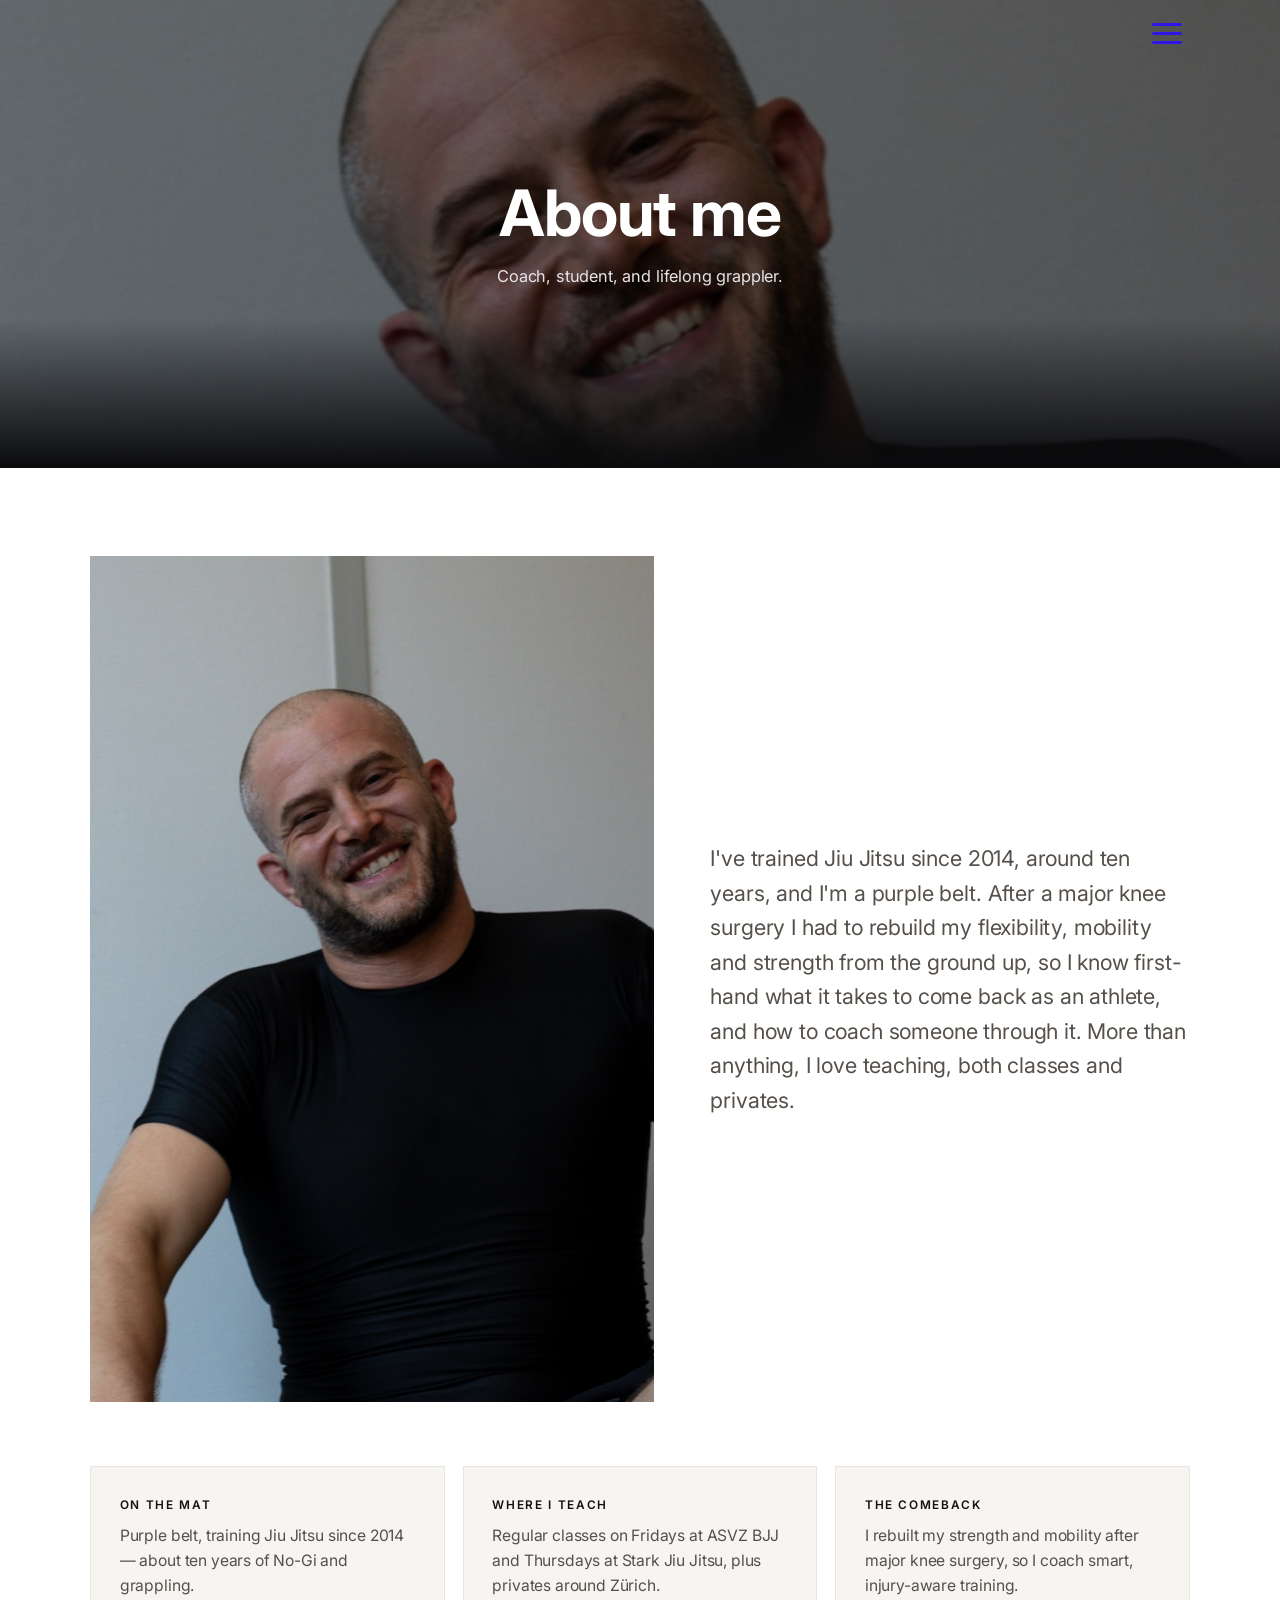
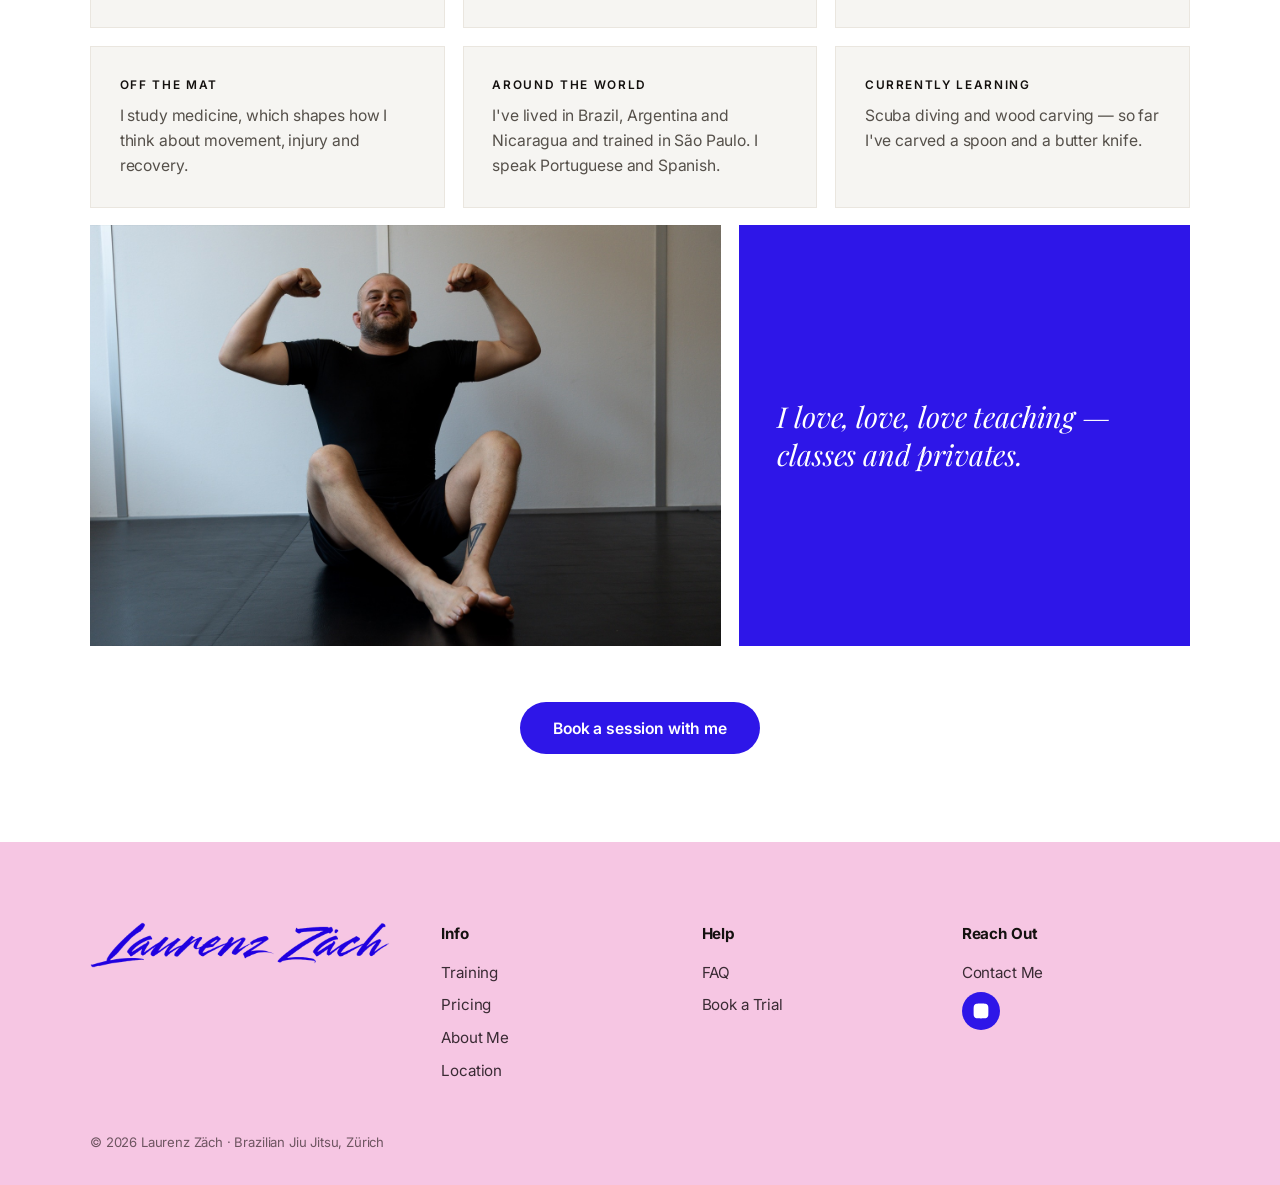
==== about/index.html @ 9511c1b3 "Add About, Location, Book, simple Contact pages; menu (no FAQ, +About/Location); No-Gi; home closing" ====
<!DOCTYPE html>
<html lang="en">
<head>
<meta charset="UTF-8" />
<meta name="viewport" content="width=device-width, initial-scale=1.0" />
<title>About Me — Laurenz Zäch</title>
<meta name="description" content="Laurenz Zäch — purple belt, coach and lifelong grappler in Zürich. Ten years of Jiu Jitsu, a comeback from knee surgery, and a real love of teaching No-Gi and grappling." />
<link rel="icon" type="image/png" href="/favicon.png" />
<link rel="apple-touch-icon" href="/favicon.png" />
<link rel="stylesheet" href="/styles.css" />
</head>
<body>
  <header class="site-header">
    <div class="wrap">
      <button class="menu-btn" aria-label="Open menu"><span></span><span></span><span></span></button>
    </div>
  </header>

  <nav class="menu-overlay" aria-label="Main menu">
    <button class="menu-close" aria-label="Close menu">✕</button>
    <a href="/">Home</a>
    <a href="/training/">Training</a>
    <a href="/pricing/">Pricing</a>
    <a href="/about/">About Me</a>
    <a href="/location/">Location</a>
    <a href="/book/">Book</a>
    <a href="/contact/">Contact</a>
  </nav>

  <main>
    <section class="page-hero short" style="background-image:url('/assets/about/portrait.jpg'); background-position: center 25%;">
      <div class="ph-inner">
        <h1>About me</h1>
        <p>Coach, student, and lifelong grappler.</p>
      </div>
    </section>

    <section class="about-page">
      <div class="wrap">
        <div class="about-intro">
          <img src="/assets/about/portrait.jpg" alt="Laurenz Zäch" />
          <div>
            <p class="lead">I've trained Jiu Jitsu since 2014, around ten years, and I'm a purple belt. After a major knee surgery I had to rebuild my flexibility, mobility and strength from the ground up, so I know first-hand what it takes to come back as an athlete, and how to coach someone through it. More than anything, I love teaching, both classes and privates.</p>
          </div>
        </div>

        <div class="about-facts">
          <div class="fact reveal"><div class="k">On the mat</div><p>Purple belt, training Jiu Jitsu since 2014 — about ten years of No-Gi and grappling.</p></div>
          <div class="fact reveal"><div class="k">Where I teach</div><p>Regular classes on Fridays at ASVZ BJJ and Thursdays at Stark Jiu Jitsu, plus privates around Zürich.</p></div>
          <div class="fact reveal"><div class="k">The comeback</div><p>I rebuilt my strength and mobility after major knee surgery, so I coach smart, injury-aware training.</p></div>
          <div class="fact reveal"><div class="k">Off the mat</div><p>I study medicine, which shapes how I think about movement, injury and recovery.</p></div>
          <div class="fact reveal"><div class="k">Around the world</div><p>I've lived in Brazil, Argentina and Nicaragua and trained in São Paulo. I speak Portuguese and Spanish.</p></div>
          <div class="fact reveal"><div class="k">Currently learning</div><p>Scuba diving and wood carving — so far I've carved a spoon and a butter knife.</p></div>
        </div>

        <div class="about-wide">
          <img src="/assets/about/flex.jpg" alt="Laurenz Zäch on the mat" />
          <div class="about-quote">
            <p>I love, love, love teaching — classes and privates.</p>
          </div>
        </div>

        <div style="text-align:center; margin-top: clamp(2.5rem,6vw,3.5rem);">
          <a class="btn" href="/book/">Book a session with me</a>
        </div>
      </div>
    </section>
  </main>

  <footer class="site-footer">
    <div class="wrap footer-grid">
      <div class="footer-name"><img class="footer-logo" src="/assets/footer-logo.png" alt="Laurenz Zäch" /></div>
      <div class="footer-col">
        <h4>Info</h4>
        <ul>
          <li><a href="/training/">Training</a></li>
          <li><a href="/pricing/">Pricing</a></li>
          <li><a href="/about/">About Me</a></li>
          <li><a href="/location/">Location</a></li>
        </ul>
      </div>
      <div class="footer-col">
        <h4>Help</h4>
        <ul>
          <li><a href="/faq/">FAQ</a></li>
          <li><a href="/book/">Book a Trial</a></li>
        </ul>
      </div>
      <div class="footer-col">
        <h4>Reach Out</h4>
        <ul>
          <li><a href="/contact/">Contact Me</a></li>
        </ul>
        <div class="socials">
          <a href="https://www.instagram.com/laurenzzaech" target="_blank" rel="noopener" aria-label="Instagram">
            <svg viewBox="0 0 24 24" xmlns="http://www.w3.org/2000/svg"><path d="M12 2.16c3.2 0 3.58.01 4.85.07 1.17.05 1.8.25 2.23.41.56.22.96.48 1.38.9.42.42.68.82.9 1.38.16.42.36 1.06.41 2.23.06 1.27.07 1.65.07 4.85s-.01 3.58-.07 4.85c-.05 1.17-.25 1.8-.41 2.23-.22.56-.48.96-.9 1.38-.42.42-.82.68-1.38.9-.42.16-1.06.36-2.23.41-1.27.06-1.65.07-4.85.07s-3.58-.01-4.85-.07c-1.17-.05-1.8-.25-2.23-.41a3.7 3.7 0 0 1-1.38-.9 3.7 3.7 0 0 1-.9-1.38c-.16-.42-.36-1.06-.41-2.23C2.17 15.58 2.16 15.2 2.16 12s.01-3.58.07-4.85c.05-1.17.25-1.8.41-2.23.22-.56.48-.96.9-1.38.42-.42.82-.68 1.38-.9.42-.16 1.06-.36 2.23-.41C8.42 2.17 8.8 2.16 12 2.16z"/></svg>
          </a>
        </div>
      </div>
    </div>
    <div class="footer-bottom"><div class="wrap">© 2026 Laurenz Zäch · Brazilian Jiu Jitsu, Zürich</div></div>
  </footer>

  <script src="/app.js"></script>
</body>
</html>
---- styles.css ----
/* ---------- Laurenz Zäch — BJJ coaching ---------- */
@import url('https://fonts.googleapis.com/css2?family=Playfair+Display:ital,wght@0,400;0,600;0,700;1,400;1,500&family=Inter:wght@400;500;600;700&family=Kaushan+Script&display=swap');

:root {
  --black: #0b0b0d;
  --blue: #2e16e8;
  --blue-dark: #2410c0;
  --pink: #f6c6e3;
  --pink-deep: #e488c1;
  --white: #ffffff;
  --ink: #14110f;
  --ink-2: #55504a;
  --serif: 'Playfair Display', Georgia, serif;
  --sans: 'Inter', system-ui, -apple-system, sans-serif;
  --script: 'Kaushan Script', cursive;
  --maxw: 1180px;

  /* --- unified type system (same across every page) --- */
  --font-title: var(--sans);            /* all H1 / H2 / H3 */
  --font-sub: var(--serif);             /* all subtitles + card titles (italic) */
  --fs-title: clamp(2.3rem, 6vw, 4rem); /* H1 & H2 */
  --fs-h3: clamp(1.15rem, 2.2vw, 1.4rem);
  --fs-sub: clamp(1.2rem, 2.8vw, 1.7rem);
  --fs-body: 1.02rem;
  --ls-title: -0.015em;                 /* slightly tighter */
  --ls-body: -0.01em;
}

* { box-sizing: border-box; margin: 0; padding: 0; }
html { scroll-behavior: smooth; }
body { font-family: var(--sans); color: var(--ink); background: var(--black); font-size: 16px; line-height: 1.6; letter-spacing: var(--ls-body); -webkit-font-smoothing: antialiased; }
img { display: block; max-width: 100%; }
a { color: inherit; text-decoration: none; }
.wrap { max-width: var(--maxw); margin: 0 auto; padding: 0 clamp(1.2rem, 4vw, 2.5rem); }

/* ---------- Type roles ---------- */
.t-title, .hero-text h1, .page-hero h1, .choose h2, .think h2, .pricing h2 {
  font-family: var(--font-title); font-weight: 700; font-size: var(--fs-title); letter-spacing: var(--ls-title); line-height: 1.05;
}
.t-sub, .hero-text .sub, .choose .sub, .about .sub, .flip-front h3, .learn-front h3 {
  font-family: var(--font-sub); font-style: italic; font-weight: 500; font-size: var(--fs-sub); letter-spacing: var(--ls-title); line-height: 1.2;
}
.t-h3, .info-col h3 { font-family: var(--font-title); font-weight: 600; font-size: var(--fs-h3); letter-spacing: var(--ls-title); }

/* ---------- Buttons (CTA) ---------- */
.btn {
  display: inline-block; font-family: var(--sans); font-weight: 600; font-size: 0.98rem; letter-spacing: var(--ls-body);
  color: var(--white); background: var(--blue);
  padding: 0.85rem 2.1rem; border-radius: 999px; border: none; cursor: pointer;
  transition: background .28s ease, color .28s ease, transform .12s ease;
}
.btn:hover { background: var(--pink); color: #000; }   /* blue -> pink, text -> black */
.btn:active { transform: translateY(1px); }

/* ---------- Header / hamburger (fixed, blue lines, no frame) ---------- */
.site-header { position: fixed; top: 0; left: 0; right: 0; z-index: 80; pointer-events: none; }
.site-header .wrap { display: flex; justify-content: flex-end; align-items: center; height: 66px; }
.menu-btn { pointer-events: auto; background: none; border: none; padding: 8px; cursor: pointer; display: flex; flex-direction: column; gap: 6px; }
.menu-btn span { width: 30px; height: 3px; border-radius: 2px; background: var(--blue); transition: .3s; }

.menu-overlay { position: fixed; inset: 0; z-index: 100; background: rgba(11,11,13,0.97); backdrop-filter: blur(6px); display: flex; flex-direction: column; align-items: center; justify-content: center; gap: 0.4rem; opacity: 0; pointer-events: none; transition: opacity .3s ease; }
.menu-overlay.open { opacity: 1; pointer-events: auto; }
.menu-overlay a { font-family: var(--font-title); font-weight: 600; font-size: clamp(1.7rem, 5vw, 2.6rem); letter-spacing: var(--ls-title); color: var(--white); padding: 0.35rem 1rem; transition: color .2s; }
.menu-overlay a:hover { color: var(--pink); }
.menu-close { position: absolute; top: 20px; right: clamp(1.2rem,4vw,2.5rem); width: 42px; height: 42px; border: none; background: none; cursor: pointer; color: #fff; font-size: 1.7rem; line-height: 1; }

/* ---------- Hero ---------- */
.hero { background: var(--black); }
.hero-media { position: relative; line-height: 0; }
.hero-media::after { content: ""; position: absolute; left: 0; right: 0; bottom: 0; height: 16%; background: linear-gradient(to bottom, rgba(11,11,13,0), var(--black)); pointer-events: none; }
.hero-img { width: 100%; height: auto; display: block; }
.hero-text { background: var(--black); color: var(--white); text-align: center; padding: clamp(1rem, 2.5vw, 2rem) 1.2rem clamp(3.5rem, 8vw, 6rem); }
.hero-text .sub { margin-top: 0.4rem; color: #eee; }
.hero-text .lead { max-width: 44ch; margin: 1.6rem auto 2rem; color: #cfcccf; font-size: var(--fs-body); }

/* ---------- Video row (4:5) ---------- */
.video-row { display: grid; grid-template-columns: repeat(3, 1fr); gap: 4px; background: var(--black); }
.video-row video { width: 100%; aspect-ratio: 4/5; height: auto; object-fit: cover; display: block; }

/* ---------- Info columns ---------- */
.info { background: var(--white); color: var(--ink); padding: clamp(3.5rem, 8vw, 6rem) 0; }
.info-grid { display: grid; grid-template-columns: repeat(3, 1fr); gap: clamp(2rem, 5vw, 3.5rem); }
.info-col { display: flex; flex-direction: column; }
.info-col h3 { margin-bottom: 0.7rem; }
.info-col p { color: var(--ink-2); margin-bottom: 1.4rem; max-width: 32ch; font-size: var(--fs-body); }
.info-col .btn { margin-top: auto; align-self: flex-start; }

/* ---------- "Hi" about section ---------- */
.about { position: relative; min-height: clamp(560px, 90vh, 900px); display: flex; align-items: flex-end; background: #111 center/cover no-repeat; color: var(--white); }
.about::before { content: ""; position: absolute; inset: 0; background: linear-gradient(90deg, rgba(0,0,0,0.72) 0%, rgba(0,0,0,0.35) 55%, rgba(0,0,0,0.15) 100%); }
.about .wrap { position: relative; z-index: 1; padding-top: 4rem; padding-bottom: clamp(3rem, 7vw, 5rem); max-width: 720px; margin-left: 0; margin-right: auto; }
.about h2 { font-family: var(--font-title); font-weight: 700; font-size: clamp(3.4rem, 11vw, 6.5rem); letter-spacing: var(--ls-title); line-height: 0.9; }  /* the "Hi" exception: big, but title font */
.about .sub { margin: 0.2rem 0 1.2rem; }
.about p.body { max-width: 52ch; color: #e7e4e6; margin-bottom: 1.8rem; font-size: var(--fs-body); }

/* ---------- Full-width video ---------- */
.feature-video { background: var(--black); padding: 0; }
.feature-video video { width: 100%; display: block; }

/* ---------- Choose (white) ---------- */
.choose { background: var(--white); color: var(--ink); padding: clamp(3.5rem, 8vw, 6rem) 0 0; }
.choose .sub { margin: 0.1rem 0 0.6rem; color: var(--blue); }
.choose .intro { max-width: 46ch; color: var(--ink-2); margin-bottom: 1.6rem; font-size: var(--fs-body); }
.choose-cta { margin-bottom: clamp(2rem, 5vw, 3rem); }

/* ---------- Flip cards (subtle turn) ---------- */
.flip-row { display: grid; grid-template-columns: 1fr 1fr; width: 100%; }
.flip-card { perspective: 1600px; min-height: clamp(380px, 46vw, 580px); }
.flip-inner { position: relative; width: 100%; height: 100%; min-height: inherit; transition: transform 1.1s cubic-bezier(.4, 0, .2, 1); transform-style: preserve-3d; }
.flip-card:hover .flip-inner, .flip-card:focus-within .flip-inner { transform: rotateY(180deg); }
.flip-front, .flip-back { position: absolute; inset: 0; backface-visibility: hidden; -webkit-backface-visibility: hidden; transform: translateZ(0); display: flex; flex-direction: column; align-items: center; justify-content: center; text-align: center; padding: clamp(1.6rem, 4vw, 3rem); }
.flip-front { background: #222 center/cover no-repeat; color: #fff; transition: visibility 0s linear .55s; }
.flip-card:hover .flip-front, .flip-card:focus-within .flip-front { visibility: hidden; }  /* hides at flip midpoint (mobile-safe) */
.flip-front::before { content: ""; position: absolute; inset: 0; background: rgba(0,0,0,0.55); }
.flip-front h3 { position: relative; z-index: 1; color: #fff; }
.flip-back { transform: rotateY(180deg); background: var(--blue); color: #fff; gap: 1.3rem; }
.flip-back p { max-width: 40ch; font-size: var(--fs-body); line-height: 1.7; }
.flip-back .btn { background: #fff; color: var(--blue); }
.flip-back .btn:hover { background: var(--pink); color: #000; }

/* ---------- Footer ---------- */
.site-footer { background: var(--pink); color: var(--ink); padding: clamp(3rem,7vw,5rem) 0 2rem; }
.footer-grid { display: grid; grid-template-columns: 1.4fr 1fr 1fr 1fr; gap: 2rem; align-items: start; }
.footer-name { font-family: var(--script); font-size: clamp(2rem, 5vw, 3rem); color: var(--blue); line-height: 1; }
.footer-logo { width: clamp(210px, 26vw, 300px); height: auto; }
.footer-col h4 { font-size: 0.95rem; font-weight: 700; margin-bottom: 0.8rem; }
.footer-col ul { list-style: none; display: grid; gap: 0.45rem; }
.footer-col a { color: #3a2b34; font-size: 0.95rem; }
.footer-col a:hover { color: var(--blue); }
.socials { display: flex; gap: 0.8rem; margin-top: 0.4rem; }
.socials a { width: 38px; height: 38px; border-radius: 50%; background: var(--blue); display: flex; align-items: center; justify-content: center; transition: background .25s, transform .12s; }
.socials a:hover { background: #000; transform: translateY(-2px); }
.socials svg { width: 18px; height: 18px; fill: #fff; }
.footer-bottom { margin-top: clamp(2rem,5vw,3rem); font-size: 0.82rem; color: #6e5561; }

/* ---------- Reveal ---------- */
.reveal { opacity: 0; transform: translateY(22px); transition: opacity .8s ease, transform .8s ease; }
.reveal.in { opacity: 1; transform: none; }

/* ---------- Page hero (Training / Pricing) ---------- */
.page-hero { position: relative; min-height: clamp(62vh, 78vh, 820px); background: #111 center 30%/cover no-repeat; display: flex; flex-direction: column; align-items: center; justify-content: center; text-align: center; color: var(--white); padding: 4rem 1.2rem; }
.page-hero::before { content: ""; position: absolute; inset: 0; background: rgba(0,0,0,0.42); }
.page-hero::after { content: ""; position: absolute; left: 0; right: 0; bottom: 0; height: 32%; background: linear-gradient(to bottom, transparent, var(--black)); }
.page-hero .ph-inner { position: relative; z-index: 1; }
.page-hero p { max-width: 48ch; margin: 1rem auto 0; color: #e6e4e6; font-size: var(--fs-body); }

/* training flip banner */
.learn-row { background: var(--black); display: grid; grid-template-columns: repeat(3, 1fr); gap: 6px; padding: clamp(1.4rem, 4vw, 3rem) clamp(0.6rem,2vw,1.4rem); }
.learn-card { perspective: 1600px; min-height: clamp(380px, 42vw, 540px); }
.learn-card .flip-inner { position: relative; width: 100%; height: 100%; min-height: inherit; transition: transform 1.1s cubic-bezier(.4, 0, .2, 1); transform-style: preserve-3d; }
.learn-card:hover .flip-inner, .learn-card:focus-within .flip-inner { transform: rotateY(180deg); }
.learn-front, .learn-back { position: absolute; inset: 0; backface-visibility: hidden; -webkit-backface-visibility: hidden; transform: translateZ(0); display: flex; flex-direction: column; align-items: center; justify-content: center; text-align: center; padding: clamp(1.4rem, 3vw, 2.2rem); }
.learn-front { background: #222 center/cover no-repeat; color: #fff; transition: visibility 0s linear .55s; }
.learn-card:hover .learn-front, .learn-card:focus-within .learn-front { visibility: hidden; }
.learn-front::before { content: ""; position: absolute; inset: 0; background: rgba(0,0,0,0.5); }
.learn-label { position: relative; z-index: 1; font-size: 0.72rem; letter-spacing: 0.16em; text-transform: uppercase; color: #e9e6ea; margin-bottom: 0.3rem; }
.learn-front h3 { position: relative; z-index: 1; color: #fff; }
.learn-back { transform: rotateY(180deg); background: var(--blue); color: #fff; gap: 1.2rem; }
.learn-back p { font-size: var(--fs-body); max-width: 24ch; line-height: 1.6; }

/* A way of thinking */
.think { background: var(--white); color: var(--ink); padding: clamp(4rem, 9vw, 7rem) 0; }
.think-grid { display: grid; grid-template-columns: 1fr 1fr; gap: clamp(2rem, 6vw, 4rem); align-items: center; }
.think p { color: var(--ink-2); font-size: var(--fs-body); max-width: 46ch; margin-bottom: 1.6rem; }

/* ---------- Pricing ---------- */
.pricing { background: var(--white); color: var(--ink); padding: clamp(3.5rem, 8vw, 6rem) 0 clamp(2.5rem,6vw,4rem); }
.price-grid { display: grid; grid-template-columns: 1fr 1fr; gap: clamp(1.2rem, 3vw, 2rem); }
.price-card { display: block; color: inherit; cursor: pointer; background: #f3f1ee; border-radius: 16px; padding: clamp(1.8rem, 4vw, 2.6rem); transition: background .35s ease, transform .3s ease; }
.price-card:hover { background: var(--pink); }
.price-card h3 { font-family: var(--font-title); font-weight: 700; font-size: clamp(1.7rem, 4vw, 2.4rem); letter-spacing: var(--ls-title); margin-bottom: 1.2rem; }
.price-trial b { font-size: 1.05rem; }
.price-trial p { color: var(--ink-2); font-size: var(--fs-body); margin: 0.2rem 0 1.6rem; max-width: 34ch; }
.price-card:hover .price-trial p { color: #4a2540; }
.price-label { font-size: 0.78rem; letter-spacing: 0.16em; text-transform: uppercase; color: var(--ink-2); margin-bottom: 0.4rem; }
.price-row { display: flex; justify-content: space-between; gap: 1rem; padding: 0.75rem 0; border-bottom: 1px solid rgba(20,17,15,0.14); font-size: var(--fs-body); }
.price-row:last-child { border-bottom: none; }
.price-cta { margin-top: clamp(1.6rem, 4vw, 2.4rem); display: flex; justify-content: flex-end; }

/* ---------- Responsive ---------- */
@media (max-width: 860px) {
  .info-grid { grid-template-columns: 1fr; gap: 2.2rem; }
  .flip-row { grid-template-columns: 1fr; }
  .footer-grid { grid-template-columns: 1fr 1fr; gap: 1.6rem 2rem; }
}
@media (max-width: 760px) {
  .learn-row { grid-template-columns: 1fr; }
  .think-grid { grid-template-columns: 1fr; }
  .price-grid { grid-template-columns: 1fr; }
}
@media (max-width: 620px) {
  .video-row { grid-template-columns: 1fr; }
  .footer-grid { grid-template-columns: 1fr; }
}
@media (prefers-reduced-motion: reduce) { .reveal { opacity: 1 !important; transform: none !important; } .flip-inner, .learn-card .flip-inner { transition: none; } }

/* ---------- FAQ page (accordion) ---------- */
.faq-page { background: var(--white); color: var(--ink); padding: clamp(3rem, 7vw, 5.5rem) 0 clamp(3.5rem,8vw,6rem); }
.faq-intro { max-width: 720px; margin: 0 auto clamp(2rem,5vw,3rem); text-align: center; }
.faq-intro .sub { color: var(--blue); margin-top: 0.4rem; }
.faq-list { max-width: 780px; margin: 0 auto; }
details.faq-q { border-top: 1px solid #e6e2db; }
details.faq-q:last-child { border-bottom: 1px solid #e6e2db; }
details.faq-q summary { cursor: pointer; list-style: none; display: flex; align-items: center; justify-content: space-between; gap: 1.2rem; padding: 1.25rem 0; font-family: var(--font-title); font-weight: 600; font-size: clamp(1rem, 2.3vw, 1.2rem); letter-spacing: var(--ls-title); }
details.faq-q summary::-webkit-details-marker { display: none; }
.faq-q .plus { flex-shrink: 0; width: 20px; height: 20px; position: relative; transition: transform .3s ease; }
.faq-q .plus::before, .faq-q .plus::after { content: ""; position: absolute; background: var(--blue); border-radius: 2px; }
.faq-q .plus::before { left: 0; right: 0; top: 9px; height: 2px; }
.faq-q .plus::after { top: 0; bottom: 0; left: 9px; width: 2px; transition: opacity .3s ease; }
details[open] .plus { transform: rotate(180deg); }
details[open] .plus::after { opacity: 0; }
.faq-a { padding: 0 0 1.4rem; color: var(--ink-2); font-size: var(--fs-body); max-width: 64ch; line-height: 1.65; }

/* card mobile optimisation */
@media (max-width: 620px) {
  .flip-card, .learn-card { min-height: 340px; }
  .price-card { padding: 1.5rem 1.4rem; }
}

/* ---------- Short page hero (FAQ) ---------- */
.page-hero.short { min-height: clamp(44vh, 52vh, 560px); }

/* ---------- Booking / contact form ---------- */
.book { background: var(--white); color: var(--ink); padding: clamp(3rem, 7vw, 5.5rem) 0 clamp(3.5rem,8vw,6rem); }
.book-grid { display: grid; grid-template-columns: 1.3fr 0.7fr; gap: clamp(2rem, 5vw, 4rem); align-items: start; max-width: 980px; margin: 0 auto; }
.form { width: 100%; }
.field { margin-bottom: 1.1rem; }
.field label { display: block; font-size: 0.85rem; font-weight: 600; margin-bottom: 0.4rem; letter-spacing: var(--ls-body); }
.field .opt { color: var(--ink-2); font-weight: 400; }
.field input, .field textarea, .field select { width: 100%; font-family: var(--sans); font-size: 1rem; color: var(--ink); background: #f7f6f3; border: 1.5px solid #e3ded6; border-radius: 12px; padding: 0.8rem 0.95rem; transition: border-color .2s, box-shadow .2s; }
.field input:focus, .field textarea:focus, .field select:focus { outline: none; border-color: var(--blue); box-shadow: 0 0 0 3px rgba(46,22,232,0.14); background: #fff; }
.field textarea { resize: vertical; min-height: 130px; }
.btn-submit { width: 100%; font-family: var(--sans); font-weight: 600; font-size: 1rem; color: #fff; background: var(--blue); border: none; border-radius: 999px; padding: 0.95rem; cursor: pointer; transition: background .25s, transform .12s; }
.btn-submit:hover { background: var(--pink); color: #000; }
.btn-submit:active { transform: translateY(1px); }
.btn-submit:disabled { opacity: .6; cursor: default; }
.form-note { font-size: 0.82rem; color: var(--ink-2); margin-top: 0.8rem; }
.form-status { margin-top: 1rem; font-weight: 600; min-height: 1.3em; }
.thank-you { border: 1px solid #e3ded6; background: #f7f6f3; border-radius: 16px; padding: 2.2rem; text-align: center; }
.thank-you h3 { font-family: var(--font-title); font-weight: 700; font-size: clamp(1.4rem,3vw,1.9rem); margin-bottom: 0.5rem; }
.thank-you p { color: var(--ink-2); }
.book-aside p { color: var(--ink-2); font-size: var(--fs-body); margin-bottom: 1rem; }
.book-aside a { color: var(--blue); font-weight: 500; }
@media (max-width: 760px) { .book-grid { grid-template-columns: 1fr; } }

/* booking form subheadings + slots */
.form-subhead { font-family: var(--font-title); font-weight: 700; font-size: 1.05rem; letter-spacing: var(--ls-title); margin: 1.6rem 0 0.8rem; padding-top: 1.2rem; border-top: 1px solid #e6e2db; }
.field .hint { font-size: 0.8rem; color: var(--ink-2); margin-top: 0.4rem; }

/* booking request banner */
.request-banner { max-width: 980px; margin: 0 auto clamp(1.6rem,4vw,2.4rem); background: #fff4d6; border: 1px solid #f0dfa8; color: #6b5710; border-radius: 12px; padding: 0.9rem 1.1rem; font-size: 0.92rem; }
.request-banner a { color: var(--blue); font-weight: 600; }

/* ---------- About page ---------- */
.about-page { background: var(--white); color: var(--ink); padding: clamp(3rem,7vw,5.5rem) 0; }
.about-intro { display: grid; grid-template-columns: 1fr 0.85fr; gap: clamp(2rem,5vw,3.5rem); align-items: center; }
.about-intro img { width: 100%; border-radius: var(--radius); }
.about-intro .lead { font-size: clamp(1.1rem,2.4vw,1.35rem); color: var(--ink-2); }
.about-facts { margin-top: clamp(2.5rem,6vw,4rem); display: grid; grid-template-columns: repeat(3,1fr); gap: 1.1rem; }
.fact { background: #f6f5f2; border: 1px solid #eae6df; border-radius: var(--radius); padding: clamp(1.3rem,3vw,1.8rem); }
.fact .k { font-size: 0.74rem; letter-spacing: 0.14em; text-transform: uppercase; color: var(--accent); font-weight: 600; margin-bottom: 0.5rem; }
.fact p { color: var(--ink-2); font-size: 0.98rem; }
.about-wide { margin-top: 1.1rem; display: grid; grid-template-columns: 1.4fr 1fr; gap: 1.1rem; }
.about-wide img { width: 100%; height: 100%; object-fit: cover; border-radius: var(--radius); }
.about-quote { background: var(--blue); color: #fff; border-radius: var(--radius); padding: clamp(1.6rem,4vw,2.4rem); display: flex; align-items: center; }
.about-quote p { font-family: var(--font-sub); font-style: italic; font-size: clamp(1.3rem,3vw,1.8rem); line-height: 1.3; }
@media (max-width: 820px) { .about-intro { grid-template-columns: 1fr; } .about-facts { grid-template-columns: 1fr; } .about-wide { grid-template-columns: 1fr; } }

/* ---------- Location page ---------- */
.location-page { background: var(--white); color: var(--ink); padding: clamp(3rem,7vw,5rem) 0 clamp(3.5rem,8vw,6rem); }
.map-wrap { border-radius: var(--radius); overflow: hidden; border: 1px solid var(--line); margin-top: clamp(1.5rem,4vw,2.5rem); }
.map-wrap iframe { display: block; width: 100%; height: clamp(320px, 52vh, 520px); border: 0; }
.loc-meta { margin-top: 1.4rem; color: var(--ink-2); }
.loc-meta a { color: var(--blue); font-weight: 600; }

/* home closing CTA band */
.closing { background: var(--black); color: #fff; text-align: center; padding: clamp(3.5rem,8vw,6rem) 0; }
.closing h2 { color: #fff; }
.closing p { color: #cfccd2; max-width: 46ch; margin: 1rem auto 2rem; font-size: var(--fs-body); }

/* ---------- CLA explainer (training) ---------- */
.cla { background: var(--white); color: var(--ink); padding: clamp(3.5rem,8vw,6rem) 0; }
.cla .lead { max-width: 62ch; color: var(--ink-2); font-size: clamp(1.05rem,2.2vw,1.2rem); margin-top: 1rem; }
.cla-grid { margin-top: clamp(2rem,5vw,3rem); display: grid; grid-template-columns: repeat(3,1fr); gap: 1.1rem; }
.cla-card { border: 1px solid var(--line); border-radius: var(--radius); padding: clamp(1.4rem,3vw,2rem); background: #faf9f6; }
.cla-card h3 { font-family: var(--font-title); font-weight: 600; font-size: var(--fs-h3); letter-spacing: var(--ls-title); margin-bottom: 0.5rem; }
.cla-card p { color: var(--ink-2); font-size: 0.98rem; }
@media (max-width:760px){ .cla-grid { grid-template-columns: 1fr; } }
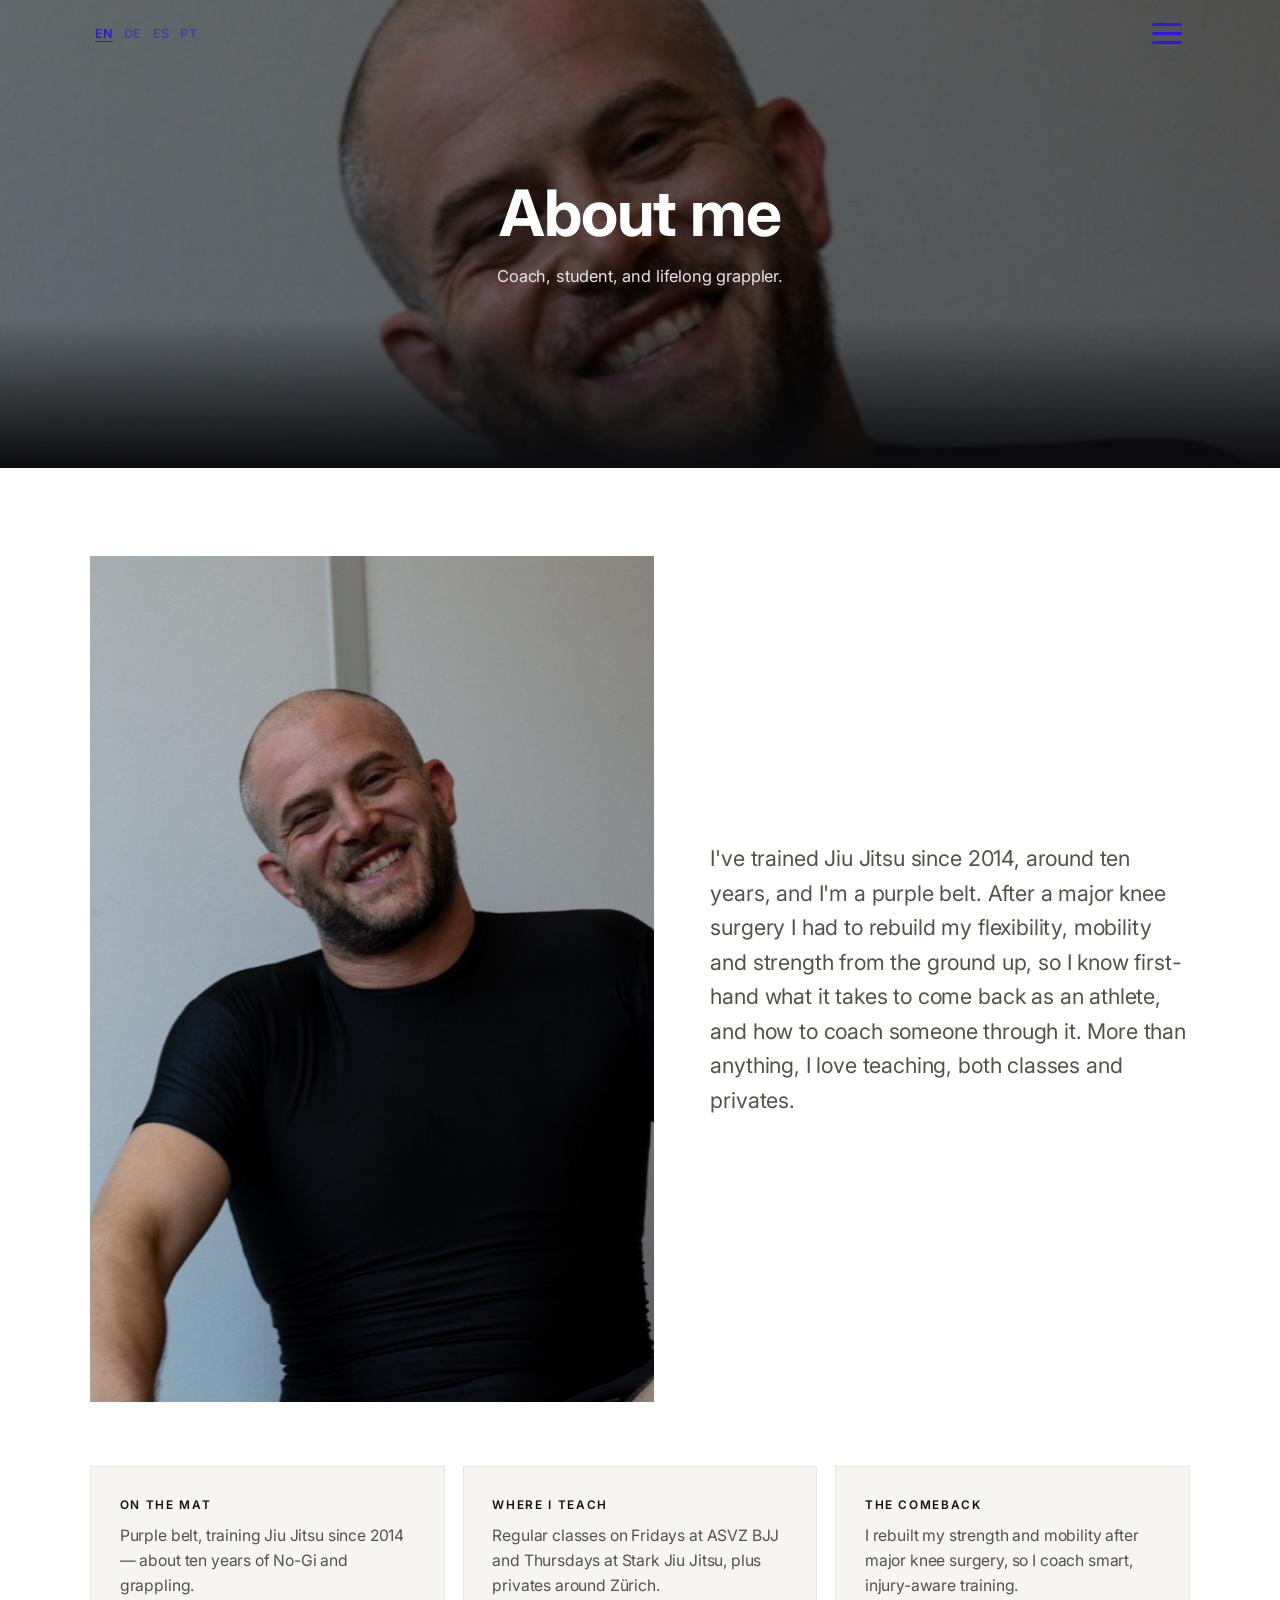
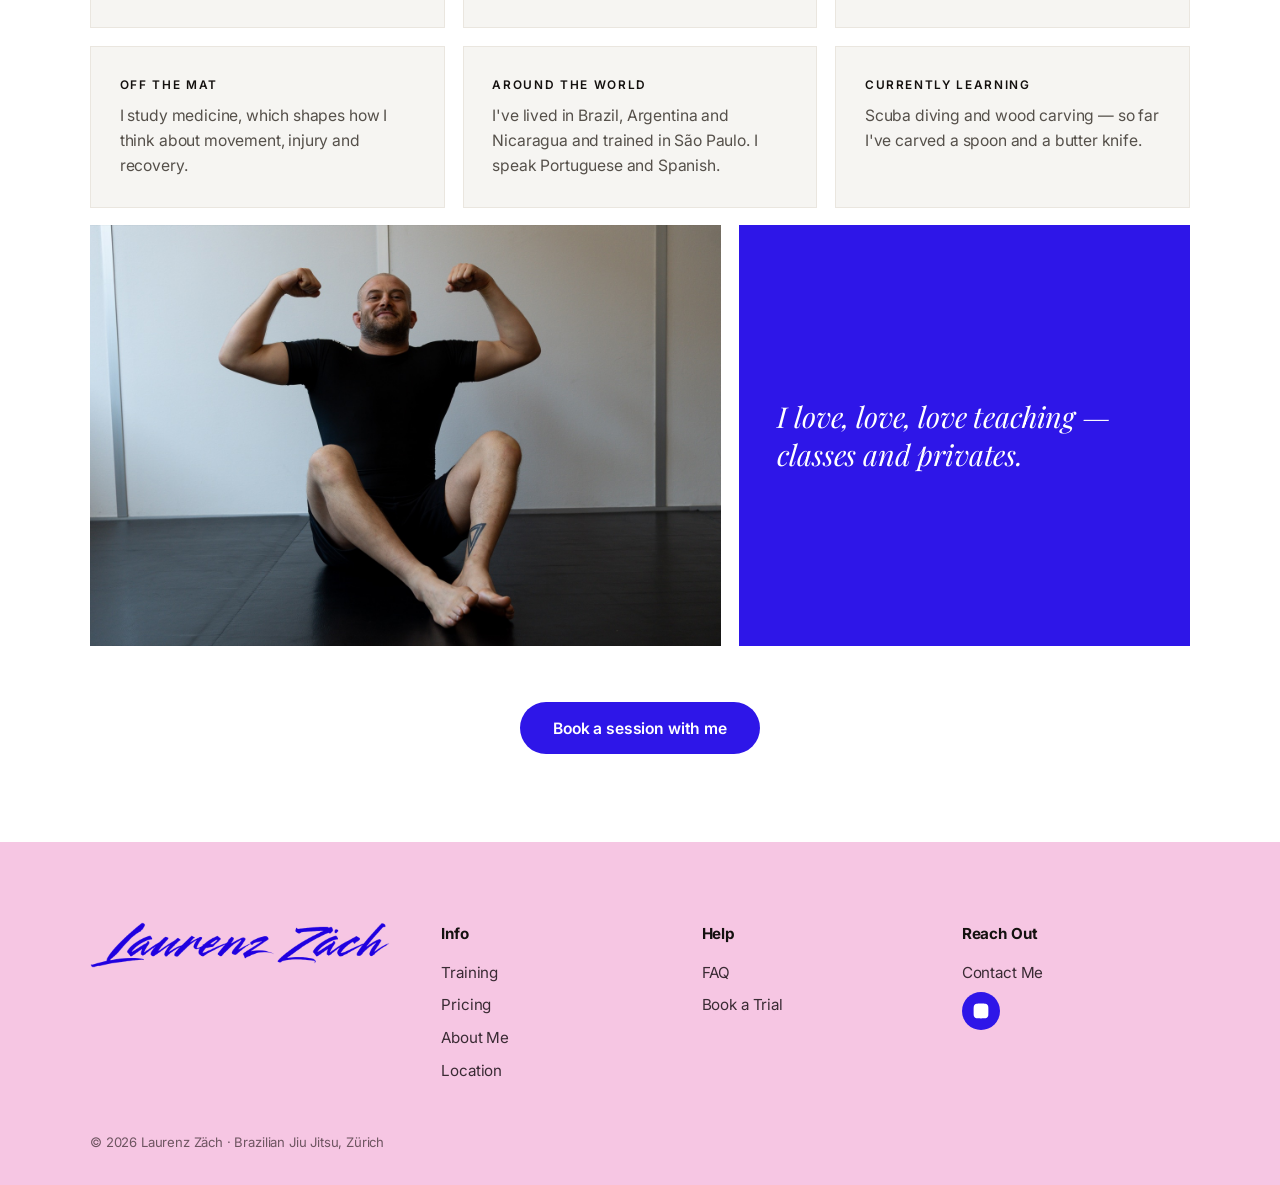
==== commit 80c0cb97: "Add language toggle (EN/DE/ES/PT) + i18n engine; translate home + nav/footer/buttons" ====
--- a/about/index.html
+++ b/about/index.html
@@ -12,6 +12,9 @@
 <body>
   <header class="site-header">
     <div class="wrap">
+      <div class="lang-switch" aria-label="Language">
+        <button data-lang="en">EN</button><button data-lang="de">DE</button><button data-lang="es">ES</button><button data-lang="pt">PT</button>
+      </div>
       <button class="menu-btn" aria-label="Open menu"><span></span><span></span><span></span></button>
     </div>
   </header>
@@ -102,5 +105,6 @@
   </footer>
 
   <script src="/app.js"></script>
+  <script src="/i18n.js"></script>
 </body>
 </html>
--- a/styles.css
+++ b/styles.css
@@ -286,3 +286,10 @@
 .cla-card h3 { font-family: var(--font-title); font-weight: 600; font-size: var(--fs-h3); letter-spacing: var(--ls-title); margin-bottom: 0.5rem; }
 .cla-card p { color: var(--ink-2); font-size: 0.98rem; }
 @media (max-width:760px){ .cla-grid { grid-template-columns: 1fr; } }
+
+/* ---------- Language switch ---------- */
+.site-header .wrap { justify-content: space-between; }
+.lang-switch { pointer-events: auto; display: flex; gap: 1px; }
+.lang-switch button { background: none; border: none; cursor: pointer; font-family: var(--sans); font-size: 0.78rem; font-weight: 600; letter-spacing: 0.03em; color: var(--blue); opacity: 0.5; padding: 4px 5px; transition: opacity .2s; }
+.lang-switch button:hover { opacity: 0.85; }
+.lang-switch button.active { opacity: 1; text-decoration: underline; text-underline-offset: 3px; }
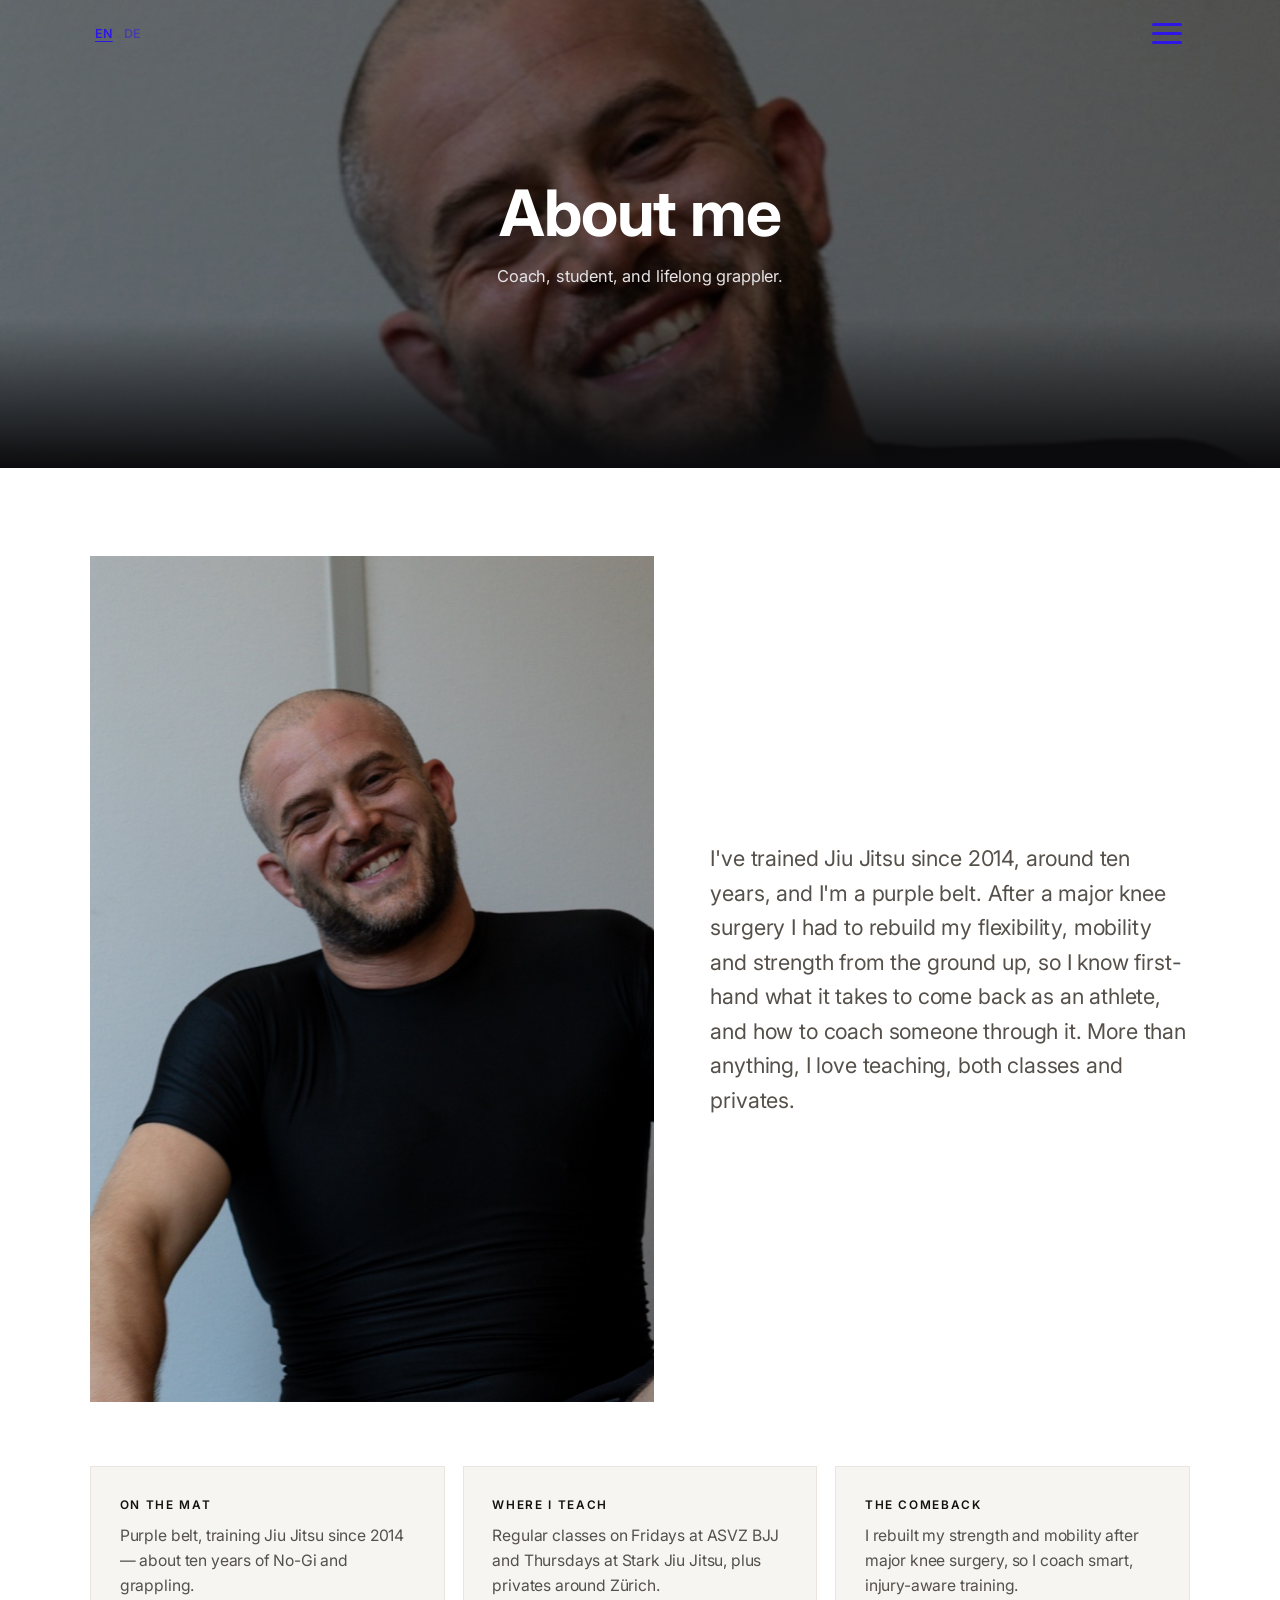
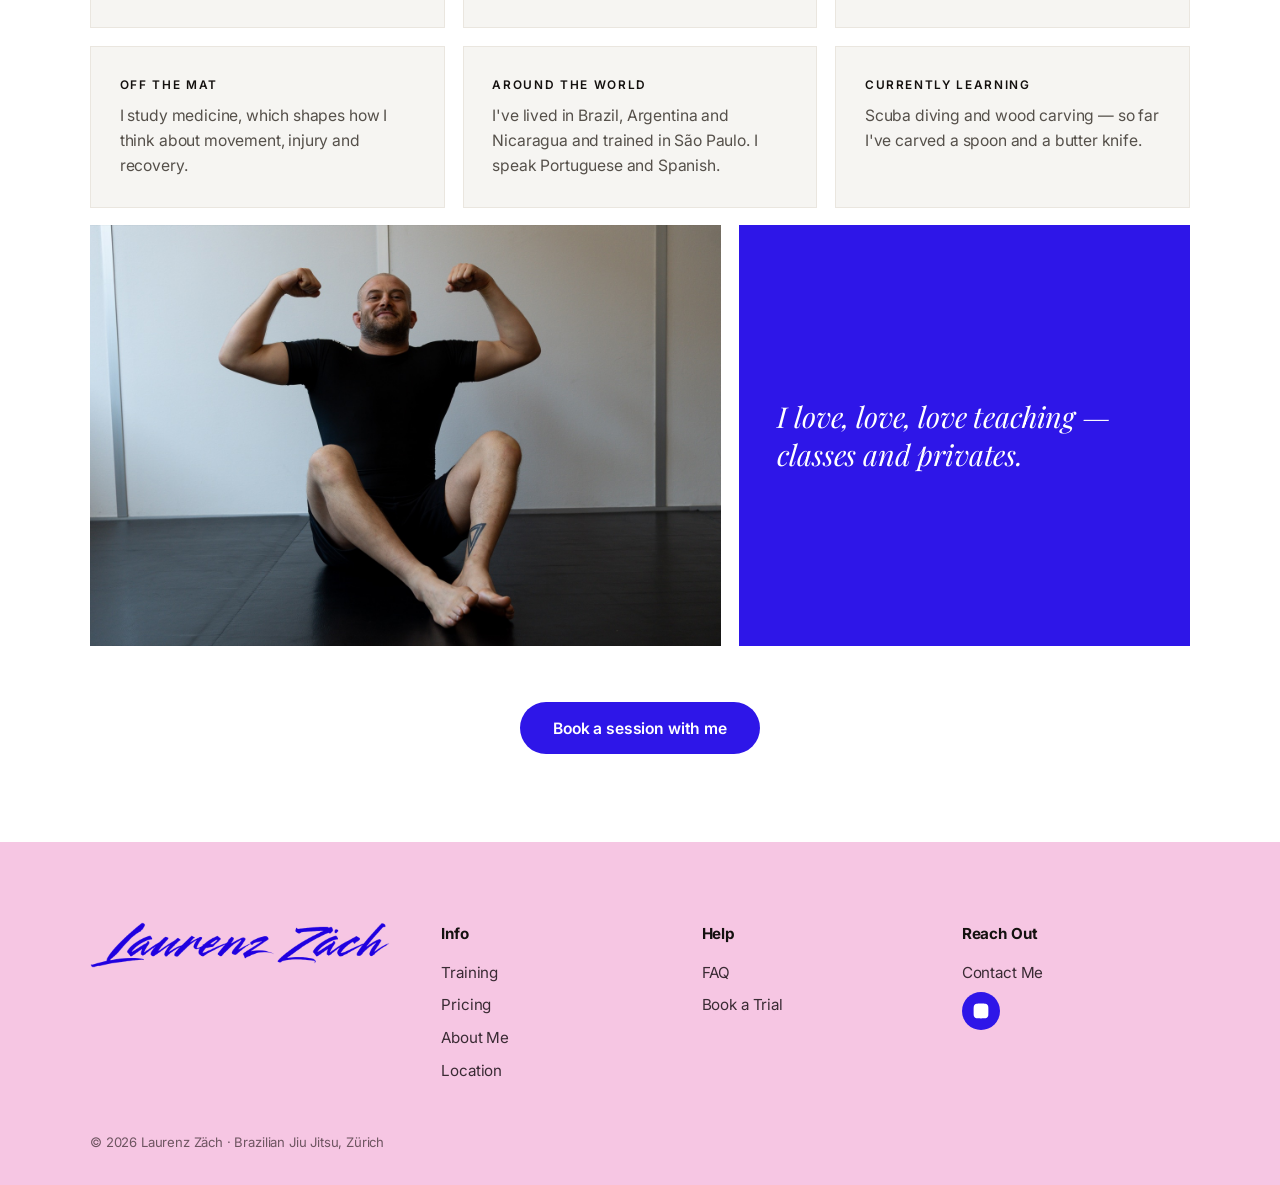
==== commit 079607ca: "German-only i18n (remove ES/PT), fix doubled hero sentence, restrict toggle to EN/DE" ====
--- a/about/index.html
+++ b/about/index.html
@@ -13,7 +13,7 @@
   <header class="site-header">
     <div class="wrap">
       <div class="lang-switch" aria-label="Language">
-        <button data-lang="en">EN</button><button data-lang="de">DE</button><button data-lang="es">ES</button><button data-lang="pt">PT</button>
+        <button data-lang="en">EN</button><button data-lang="de">DE</button>
       </div>
       <button class="menu-btn" aria-label="Open menu"><span></span><span></span><span></span></button>
     </div>
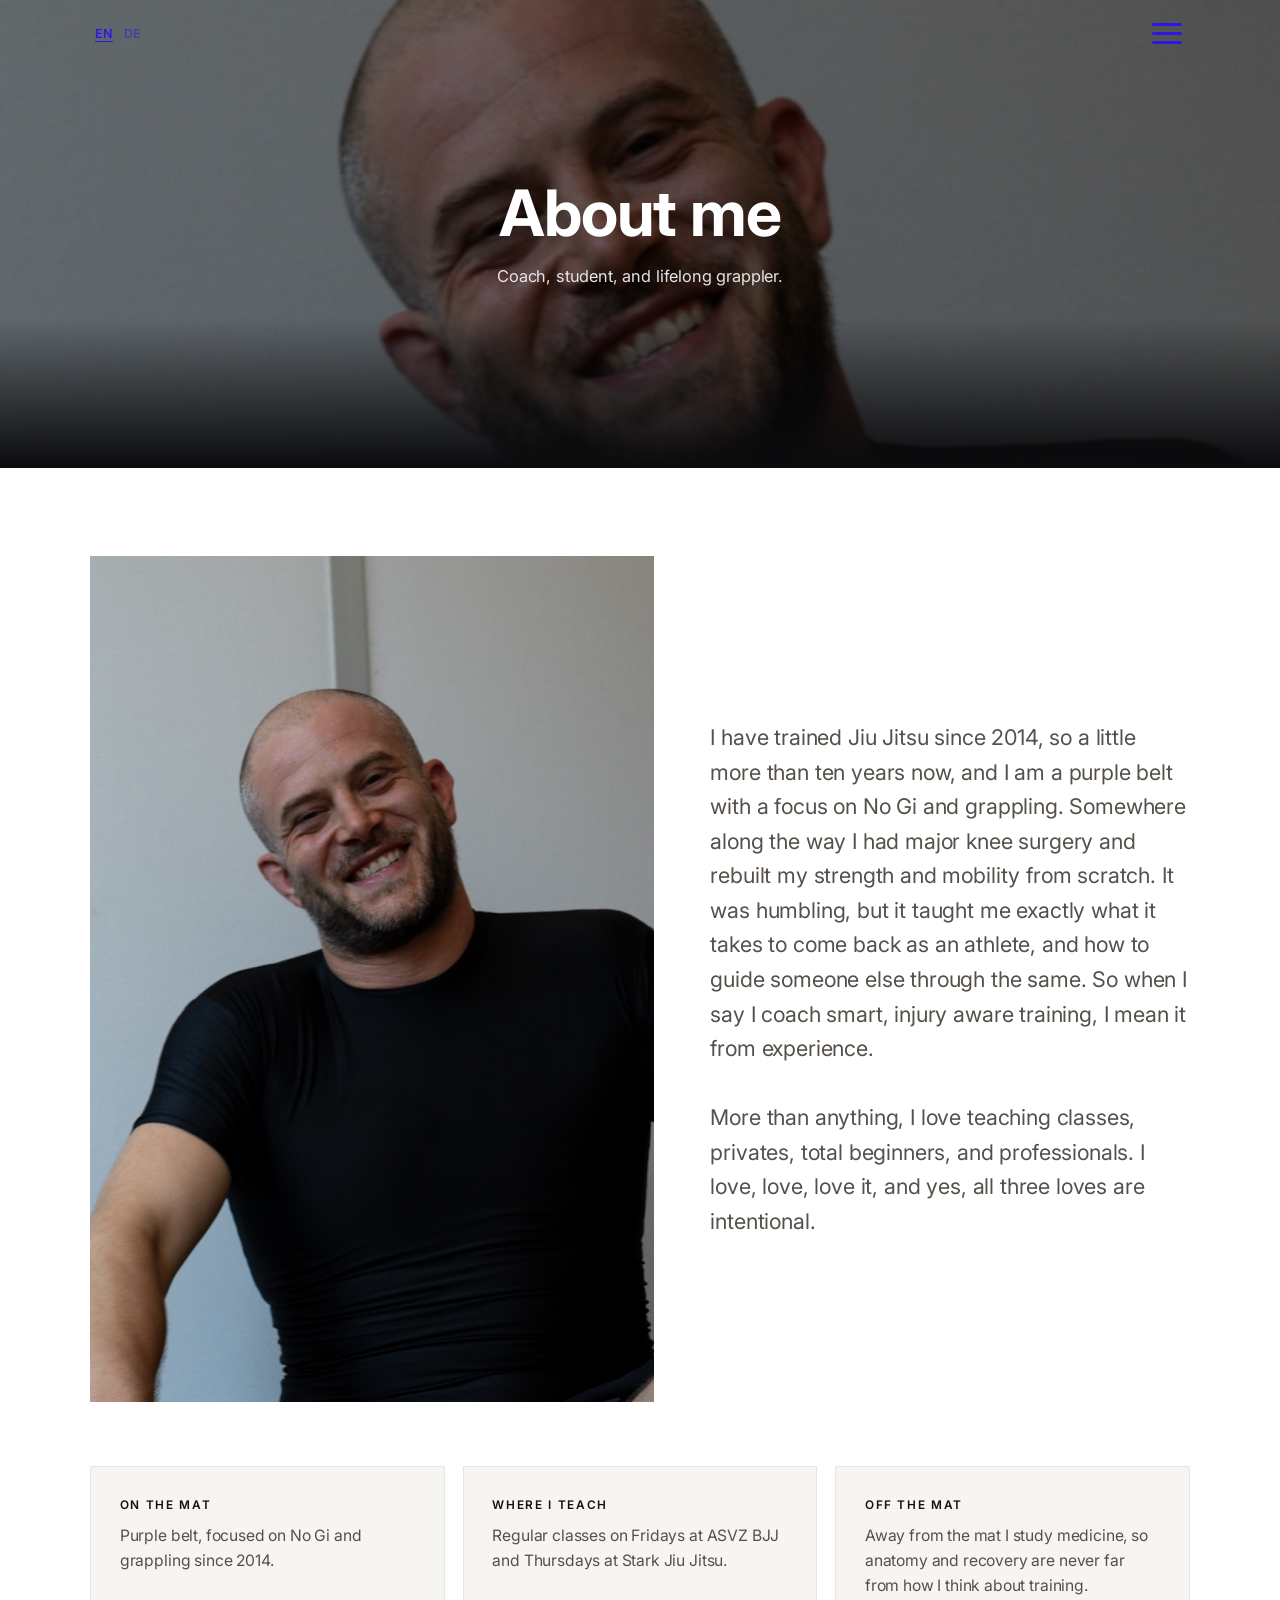
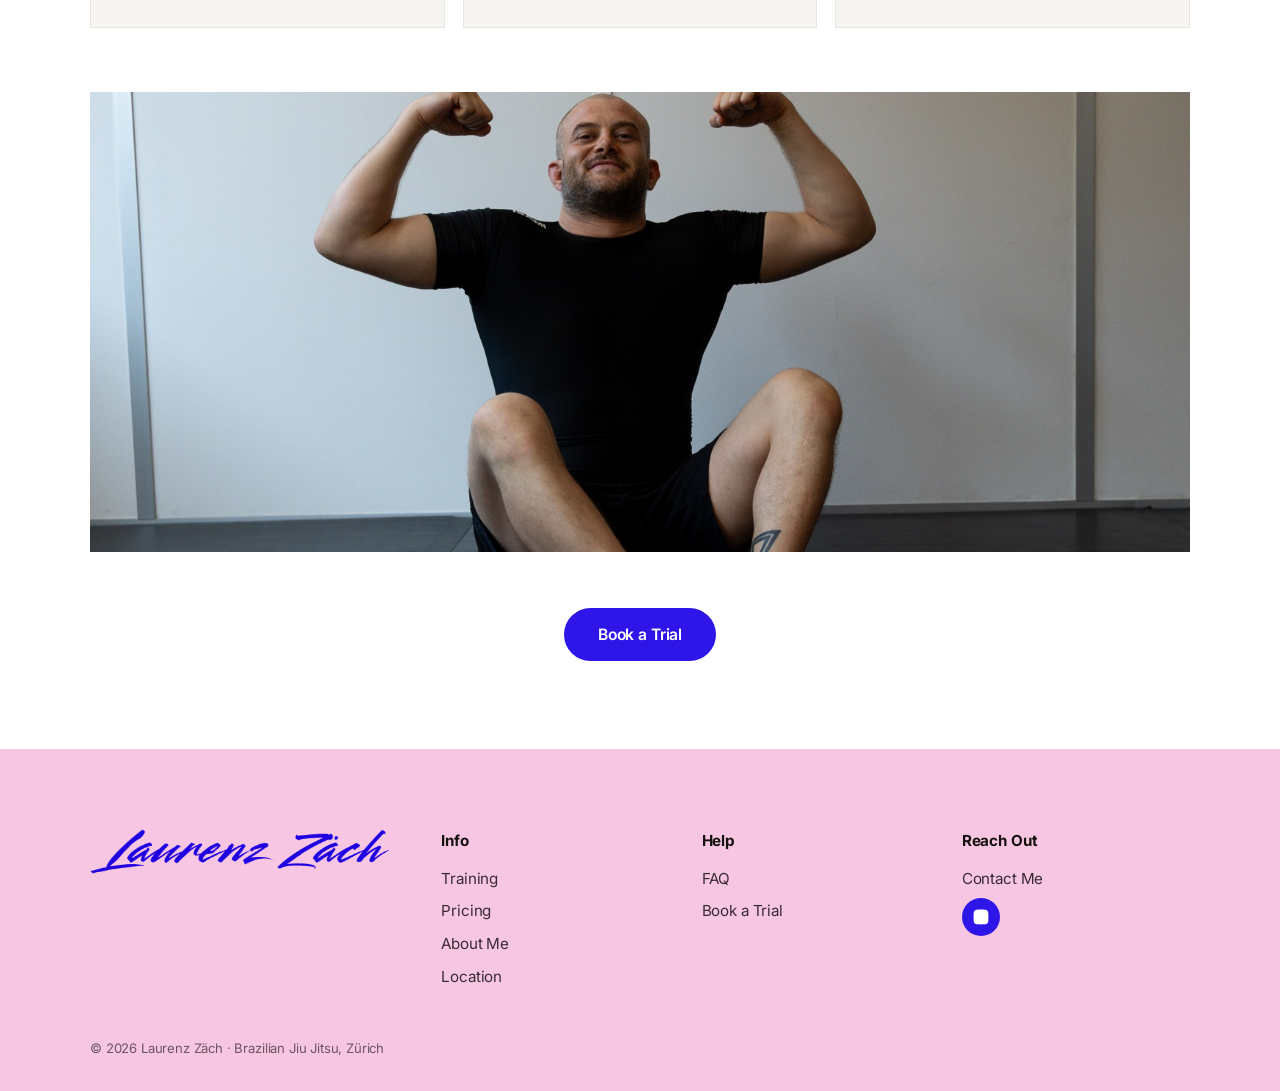
==== commit a3dbda37: "Apply updated DE translations, revised EN copy, trim About page - About: shorter two-paragraph intro" ====
--- a/about/index.html
+++ b/about/index.html
@@ -43,28 +43,24 @@
         <div class="about-intro">
           <img src="/assets/about/portrait.jpg" alt="Laurenz Zäch" />
           <div>
-            <p class="lead">I've trained Jiu Jitsu since 2014, around ten years, and I'm a purple belt. After a major knee surgery I had to rebuild my flexibility, mobility and strength from the ground up, so I know first-hand what it takes to come back as an athlete, and how to coach someone through it. More than anything, I love teaching, both classes and privates.</p>
+            <p class="lead">I have trained Jiu Jitsu since 2014, so a little more than ten years now, and I am a purple belt with a focus on No Gi and grappling. Somewhere along the way I had major knee surgery and rebuilt my strength and mobility from scratch. It was humbling, but it taught me exactly what it takes to come back as an athlete, and how to guide someone else through the same. So when I say I coach smart, injury aware training, I mean it from experience.
+
+More than anything, I love teaching classes, privates, total beginners, and professionals. I love, love, love it, and yes, all three loves are intentional.</p>
           </div>
         </div>
 
         <div class="about-facts">
-          <div class="fact reveal"><div class="k">On the mat</div><p>Purple belt, training Jiu Jitsu since 2014 — about ten years of No-Gi and grappling.</p></div>
-          <div class="fact reveal"><div class="k">Where I teach</div><p>Regular classes on Fridays at ASVZ BJJ and Thursdays at Stark Jiu Jitsu, plus privates around Zürich.</p></div>
-          <div class="fact reveal"><div class="k">The comeback</div><p>I rebuilt my strength and mobility after major knee surgery, so I coach smart, injury-aware training.</p></div>
-          <div class="fact reveal"><div class="k">Off the mat</div><p>I study medicine, which shapes how I think about movement, injury and recovery.</p></div>
-          <div class="fact reveal"><div class="k">Around the world</div><p>I've lived in Brazil, Argentina and Nicaragua and trained in São Paulo. I speak Portuguese and Spanish.</p></div>
-          <div class="fact reveal"><div class="k">Currently learning</div><p>Scuba diving and wood carving — so far I've carved a spoon and a butter knife.</p></div>
+          <div class="fact reveal"><div class="k">On the mat</div><p>Purple belt, focused on No Gi and grappling since 2014.</p></div>
+          <div class="fact reveal"><div class="k">Where I teach</div><p>Regular classes on Fridays at ASVZ BJJ and Thursdays at Stark Jiu Jitsu.</p></div>
+          <div class="fact reveal"><div class="k">Off the mat</div><p>Away from the mat I study medicine, so anatomy and recovery are never far from how I think about training.</p></div>
         </div>
 
-        <div class="about-wide">
+        <div class="about-photo">
           <img src="/assets/about/flex.jpg" alt="Laurenz Zäch on the mat" />
-          <div class="about-quote">
-            <p>I love, love, love teaching — classes and privates.</p>
-          </div>
         </div>
 
         <div style="text-align:center; margin-top: clamp(2.5rem,6vw,3.5rem);">
-          <a class="btn" href="/book/">Book a session with me</a>
+          <a class="btn" href="/book/">Book a Trial</a>
         </div>
       </div>
     </section>
--- a/styles.css
+++ b/styles.css
@@ -255,16 +255,14 @@
 .about-page { background: var(--white); color: var(--ink); padding: clamp(3rem,7vw,5.5rem) 0; }
 .about-intro { display: grid; grid-template-columns: 1fr 0.85fr; gap: clamp(2rem,5vw,3.5rem); align-items: center; }
 .about-intro img { width: 100%; border-radius: var(--radius); }
-.about-intro .lead { font-size: clamp(1.1rem,2.4vw,1.35rem); color: var(--ink-2); }
+.about-intro .lead { font-size: clamp(1.1rem,2.4vw,1.35rem); color: var(--ink-2); white-space: pre-line; }
 .about-facts { margin-top: clamp(2.5rem,6vw,4rem); display: grid; grid-template-columns: repeat(3,1fr); gap: 1.1rem; }
 .fact { background: #f6f5f2; border: 1px solid #eae6df; border-radius: var(--radius); padding: clamp(1.3rem,3vw,1.8rem); }
 .fact .k { font-size: 0.74rem; letter-spacing: 0.14em; text-transform: uppercase; color: var(--accent); font-weight: 600; margin-bottom: 0.5rem; }
 .fact p { color: var(--ink-2); font-size: 0.98rem; }
-.about-wide { margin-top: 1.1rem; display: grid; grid-template-columns: 1.4fr 1fr; gap: 1.1rem; }
-.about-wide img { width: 100%; height: 100%; object-fit: cover; border-radius: var(--radius); }
-.about-quote { background: var(--blue); color: #fff; border-radius: var(--radius); padding: clamp(1.6rem,4vw,2.4rem); display: flex; align-items: center; }
-.about-quote p { font-family: var(--font-sub); font-style: italic; font-size: clamp(1.3rem,3vw,1.8rem); line-height: 1.3; }
-@media (max-width: 820px) { .about-intro { grid-template-columns: 1fr; } .about-facts { grid-template-columns: 1fr; } .about-wide { grid-template-columns: 1fr; } }
+.about-photo { margin-top: clamp(2.5rem,6vw,4rem); }
+.about-photo img { width: 100%; height: clamp(260px,42vw,460px); object-fit: cover; object-position: center 30%; border-radius: var(--radius); display: block; }
+@media (max-width: 820px) { .about-intro { grid-template-columns: 1fr; } .about-facts { grid-template-columns: 1fr; } }
 
 /* ---------- Location page ---------- */
 .location-page { background: var(--white); color: var(--ink); padding: clamp(3rem,7vw,5rem) 0 clamp(3.5rem,8vw,6rem); }
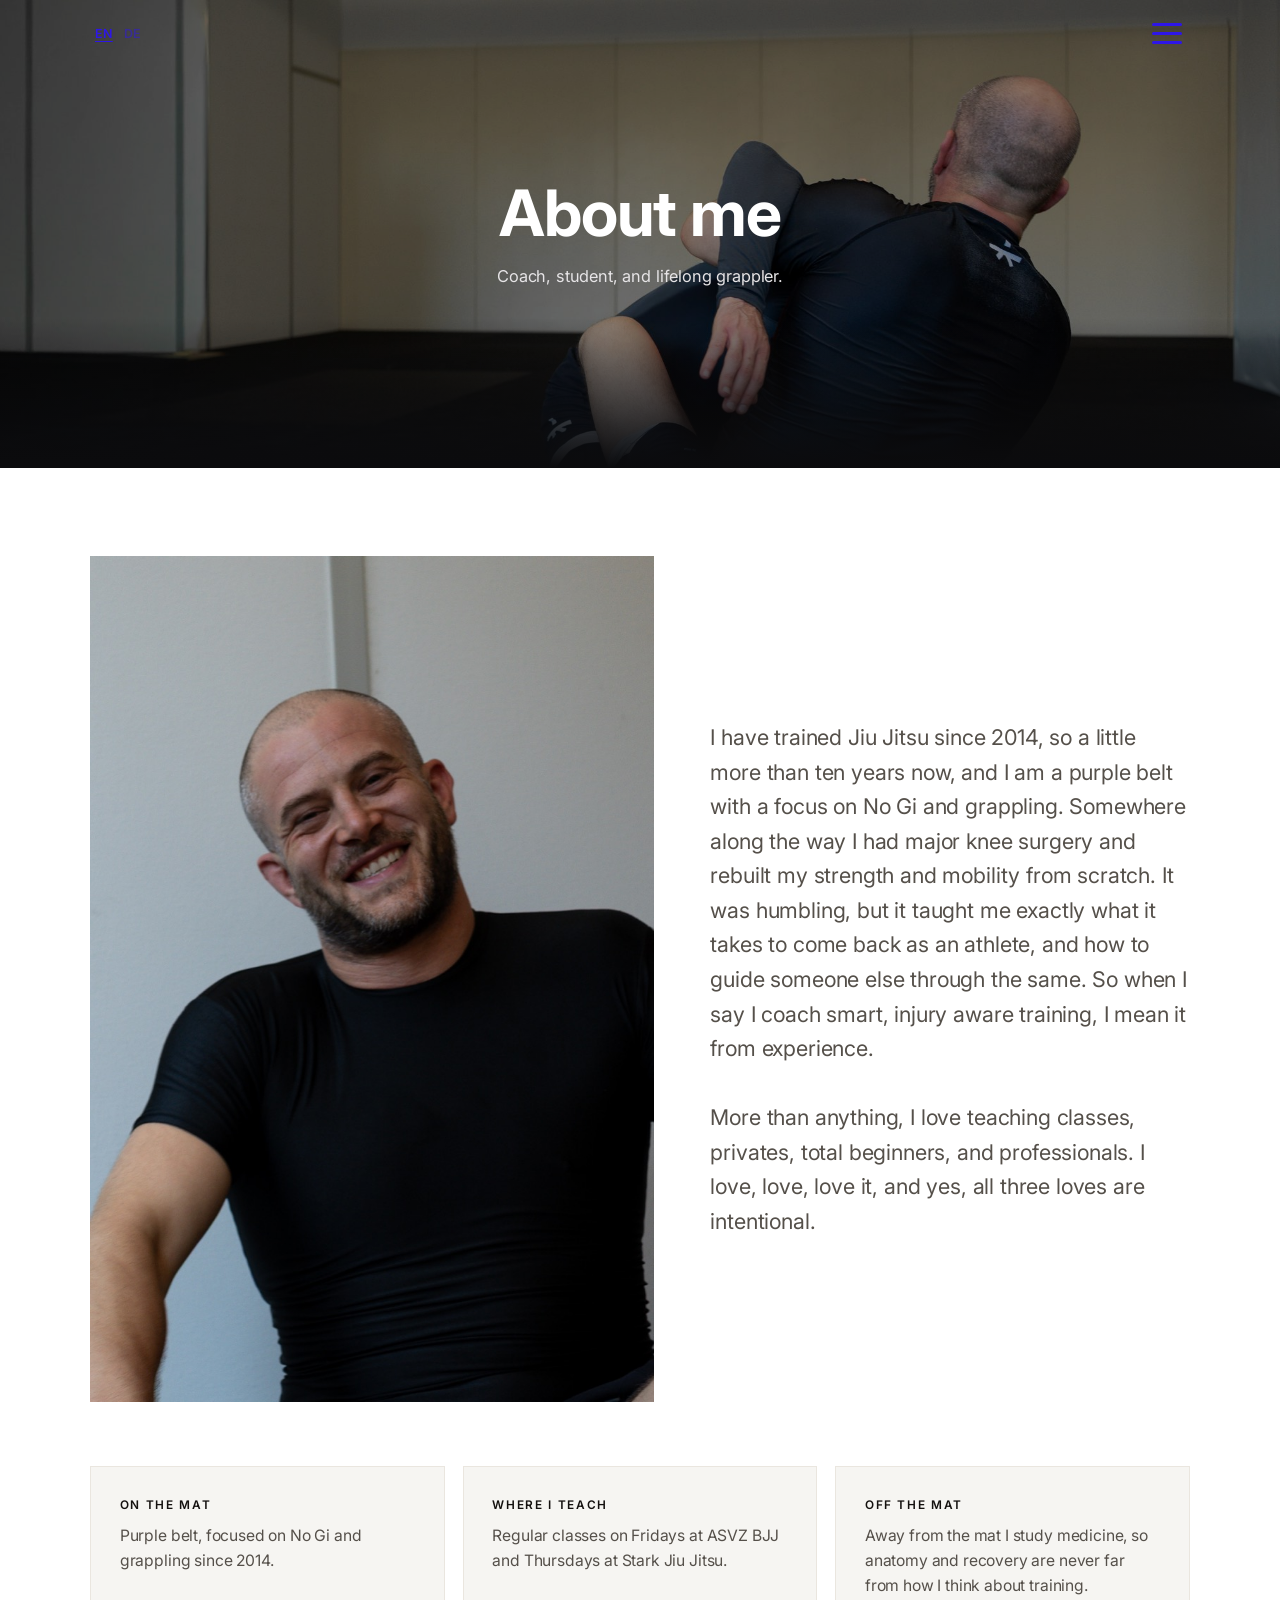
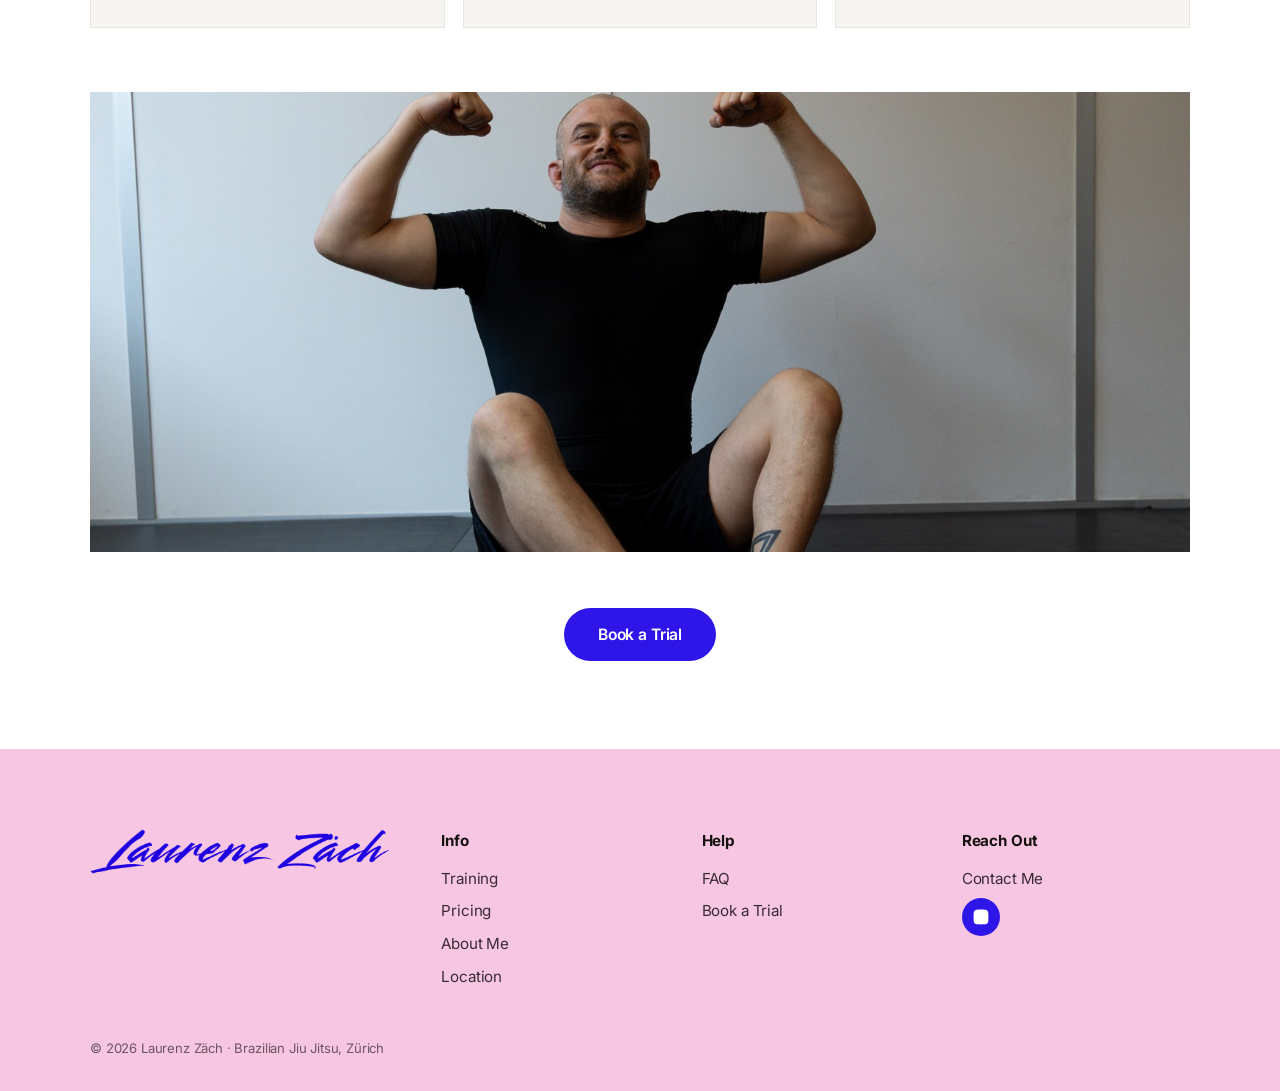
==== commit 43571454: "about: grappling banner image; location: photo slider with dots - About hero now uses assets/about/b" ====
--- a/about/index.html
+++ b/about/index.html
@@ -31,7 +31,7 @@
   </nav>
 
   <main>
-    <section class="page-hero short" style="background-image:url('/assets/about/portrait.jpg'); background-position: center 25%;">
+    <section class="page-hero short" style="background-image:url('/assets/about/banner.jpg'); background-position: center 40%;">
       <div class="ph-inner">
         <h1>About me</h1>
         <p>Coach, student, and lifelong grappler.</p>
--- a/styles.css
+++ b/styles.css
@@ -270,6 +270,20 @@
 .map-wrap iframe { display: block; width: 100%; height: clamp(320px, 52vh, 520px); border: 0; }
 .loc-meta { margin-top: 1.4rem; color: var(--ink-2); }
 .loc-meta a { color: var(--blue); font-weight: 600; }
+.loc-sub { font-family: var(--font-title); font-weight: 700; letter-spacing: var(--ls-title); font-size: clamp(1.4rem,3.5vw,2rem); margin: clamp(2.6rem,6vw,3.6rem) 0 1.1rem; }
+.loc-slider { position: relative; max-width: 680px; margin: 0 auto; outline: none; }
+.loc-viewport { overflow: hidden; border-radius: var(--radius); }
+.loc-track { display: flex; transition: transform 0.45s cubic-bezier(0.4,0,0.2,1); }
+.loc-slide { min-width: 100%; margin: 0; }
+.loc-slide img { width: 100%; height: clamp(280px,44vw,420px); object-fit: cover; display: block; }
+.loc-slide img.tall { object-position: center 32%; }
+.loc-arrow { position: absolute; top: 50%; transform: translateY(-50%); z-index: 2; width: 42px; height: 42px; border: 0; border-radius: 50%; background: rgba(255,255,255,0.85); color: var(--ink); font-size: 1.6rem; line-height: 1; cursor: pointer; display: grid; place-items: center; box-shadow: 0 2px 10px rgba(0,0,0,0.18); transition: background 0.2s; }
+.loc-arrow:hover { background: #fff; }
+.loc-arrow.prev { left: 12px; }
+.loc-arrow.next { right: 12px; }
+.loc-dots { display: flex; justify-content: center; gap: 0.55rem; margin-top: 1.1rem; }
+.loc-dot { width: 9px; height: 9px; padding: 0; border: 0; border-radius: 50%; background: #cfccc6; cursor: pointer; transition: background 0.2s, transform 0.2s; }
+.loc-dot.active { background: var(--blue); transform: scale(1.25); }
 
 /* home closing CTA band */
 .closing { background: var(--black); color: #fff; text-align: center; padding: clamp(3.5rem,8vw,6rem) 0; }
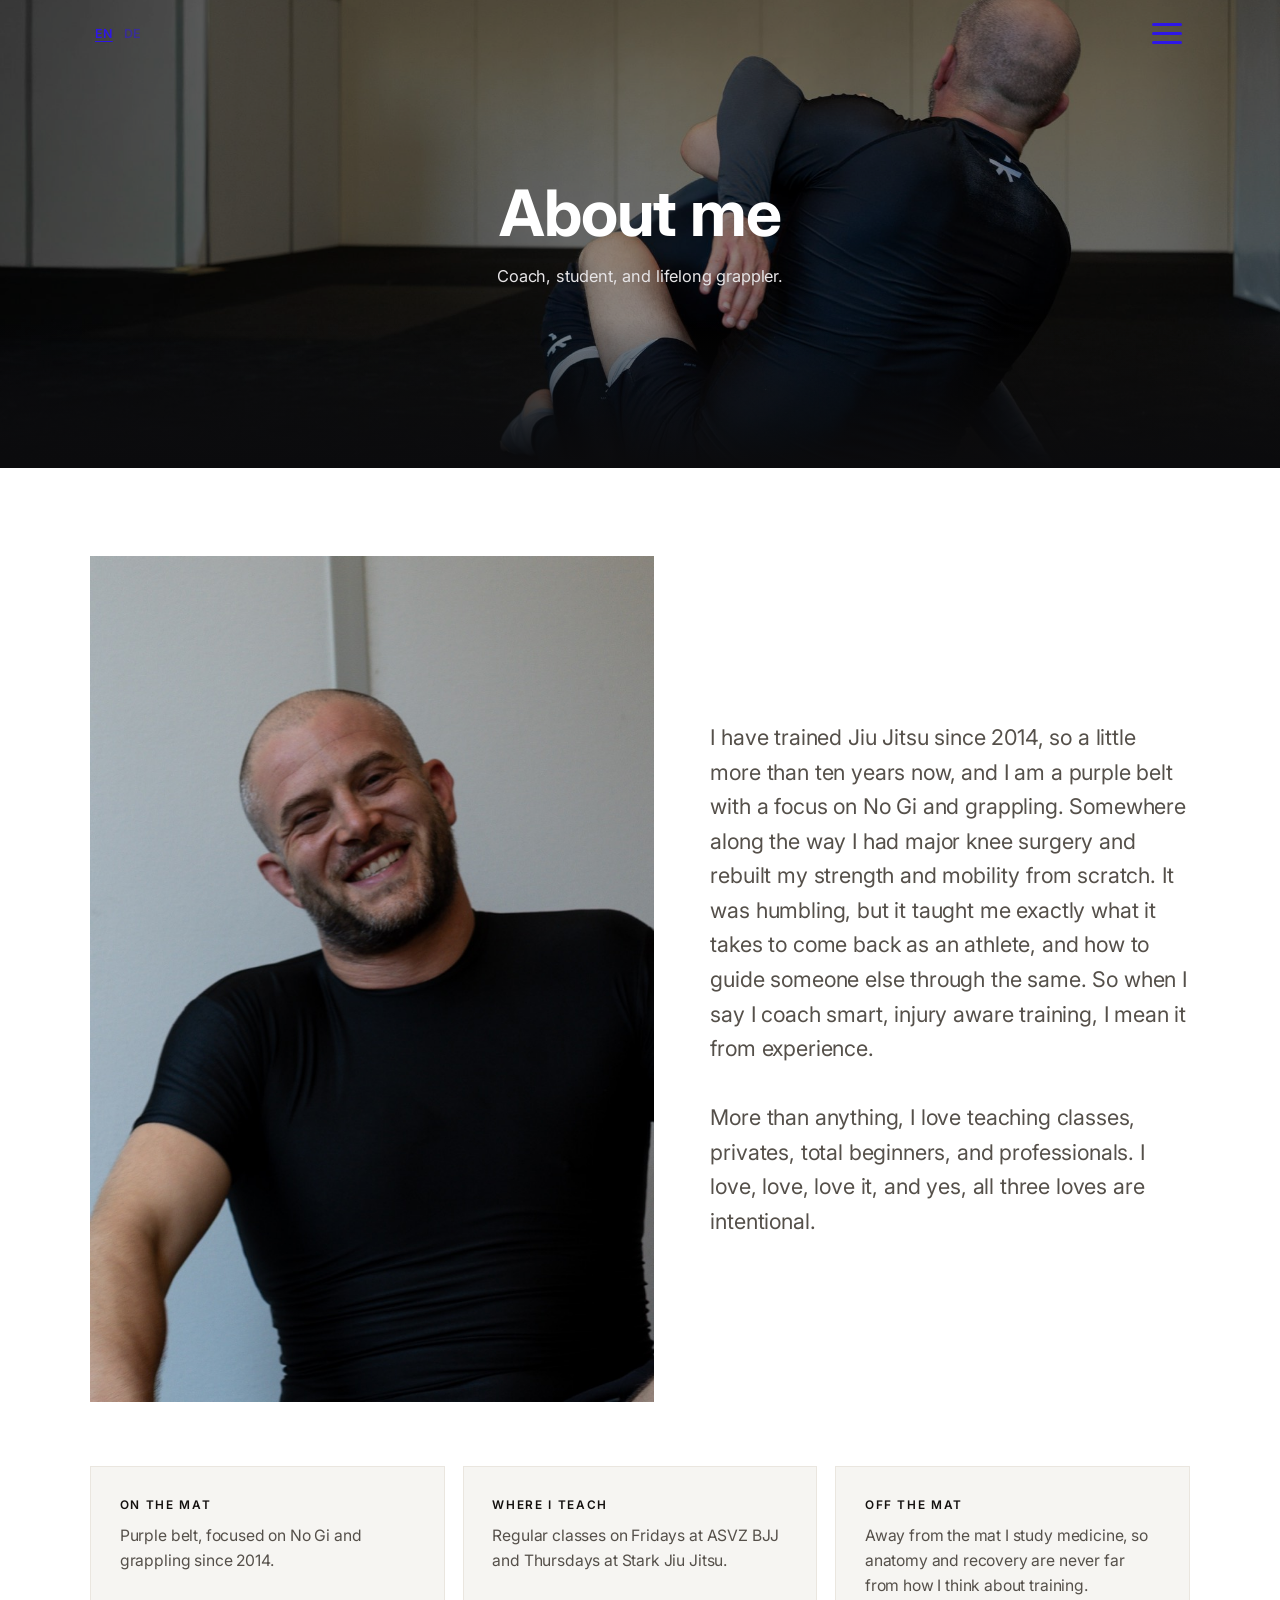
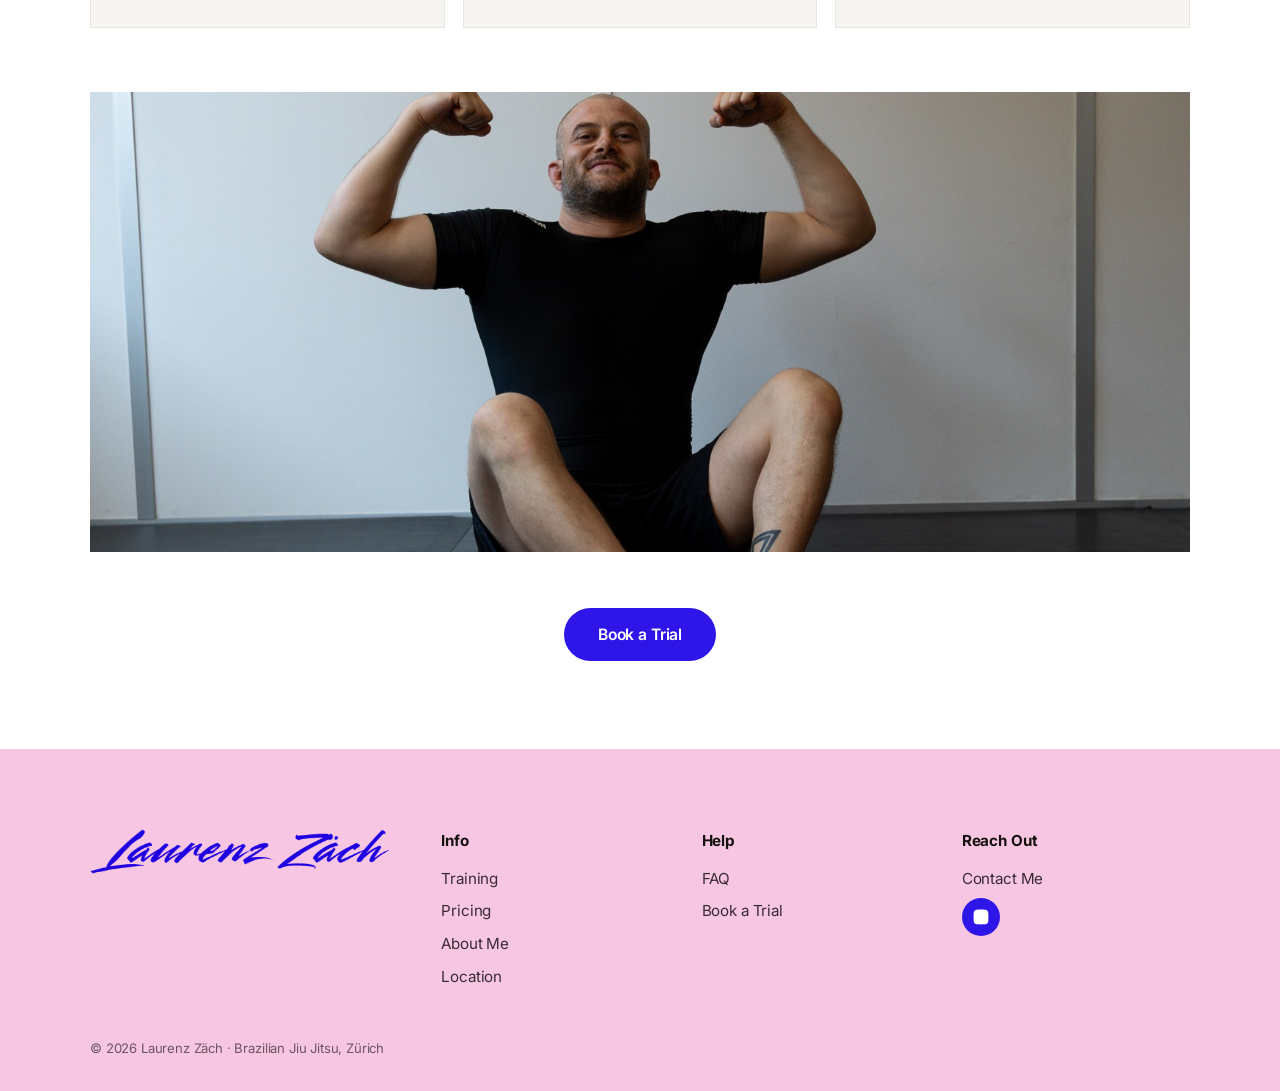
==== commit 4180e802: "location: gym photo as hero banner, STARK photo beside map; about: recrop banner - Location gets a p" ====
--- a/about/index.html
+++ b/about/index.html
@@ -31,7 +31,7 @@
   </nav>
 
   <main>
-    <section class="page-hero short" style="background-image:url('/assets/about/banner.jpg'); background-position: center 40%;">
+    <section class="page-hero short" style="background-image:url('/assets/about/banner.jpg'); background-position: center 62%;">
       <div class="ph-inner">
         <h1>About me</h1>
         <p>Coach, student, and lifelong grappler.</p>
--- a/styles.css
+++ b/styles.css
@@ -270,20 +270,12 @@
 .map-wrap iframe { display: block; width: 100%; height: clamp(320px, 52vh, 520px); border: 0; }
 .loc-meta { margin-top: 1.4rem; color: var(--ink-2); }
 .loc-meta a { color: var(--blue); font-weight: 600; }
-.loc-sub { font-family: var(--font-title); font-weight: 700; letter-spacing: var(--ls-title); font-size: clamp(1.4rem,3.5vw,2rem); margin: clamp(2.6rem,6vw,3.6rem) 0 1.1rem; }
-.loc-slider { position: relative; max-width: 680px; margin: 0 auto; outline: none; }
-.loc-viewport { overflow: hidden; border-radius: var(--radius); }
-.loc-track { display: flex; transition: transform 0.45s cubic-bezier(0.4,0,0.2,1); }
-.loc-slide { min-width: 100%; margin: 0; }
-.loc-slide img { width: 100%; height: clamp(280px,44vw,420px); object-fit: cover; display: block; }
-.loc-slide img.tall { object-position: center 32%; }
-.loc-arrow { position: absolute; top: 50%; transform: translateY(-50%); z-index: 2; width: 42px; height: 42px; border: 0; border-radius: 50%; background: rgba(255,255,255,0.85); color: var(--ink); font-size: 1.6rem; line-height: 1; cursor: pointer; display: grid; place-items: center; box-shadow: 0 2px 10px rgba(0,0,0,0.18); transition: background 0.2s; }
-.loc-arrow:hover { background: #fff; }
-.loc-arrow.prev { left: 12px; }
-.loc-arrow.next { right: 12px; }
-.loc-dots { display: flex; justify-content: center; gap: 0.55rem; margin-top: 1.1rem; }
-.loc-dot { width: 9px; height: 9px; padding: 0; border: 0; border-radius: 50%; background: #cfccc6; cursor: pointer; transition: background 0.2s, transform 0.2s; }
-.loc-dot.active { background: var(--blue); transform: scale(1.25); }
+.loc-duo { display: grid; grid-template-columns: 0.8fr 1.2fr; gap: 1.1rem; margin-top: clamp(1.5rem,4vw,2.5rem); }
+.loc-duo figure { margin: 0; }
+.loc-duo img { width: 100%; height: clamp(320px, 44vw, 480px); object-fit: cover; object-position: center 32%; border-radius: var(--radius); display: block; }
+.loc-duo .map-wrap { margin-top: 0; }
+.loc-duo .map-wrap iframe { height: clamp(320px, 44vw, 480px); }
+@media (max-width: 820px) { .loc-duo { grid-template-columns: 1fr; } .loc-duo img { height: clamp(240px,60vw,360px); } .loc-duo .map-wrap iframe { height: clamp(280px,60vw,380px); } }
 
 /* home closing CTA band */
 .closing { background: var(--black); color: #fff; text-align: center; padding: clamp(3.5rem,8vw,6rem) 0; }
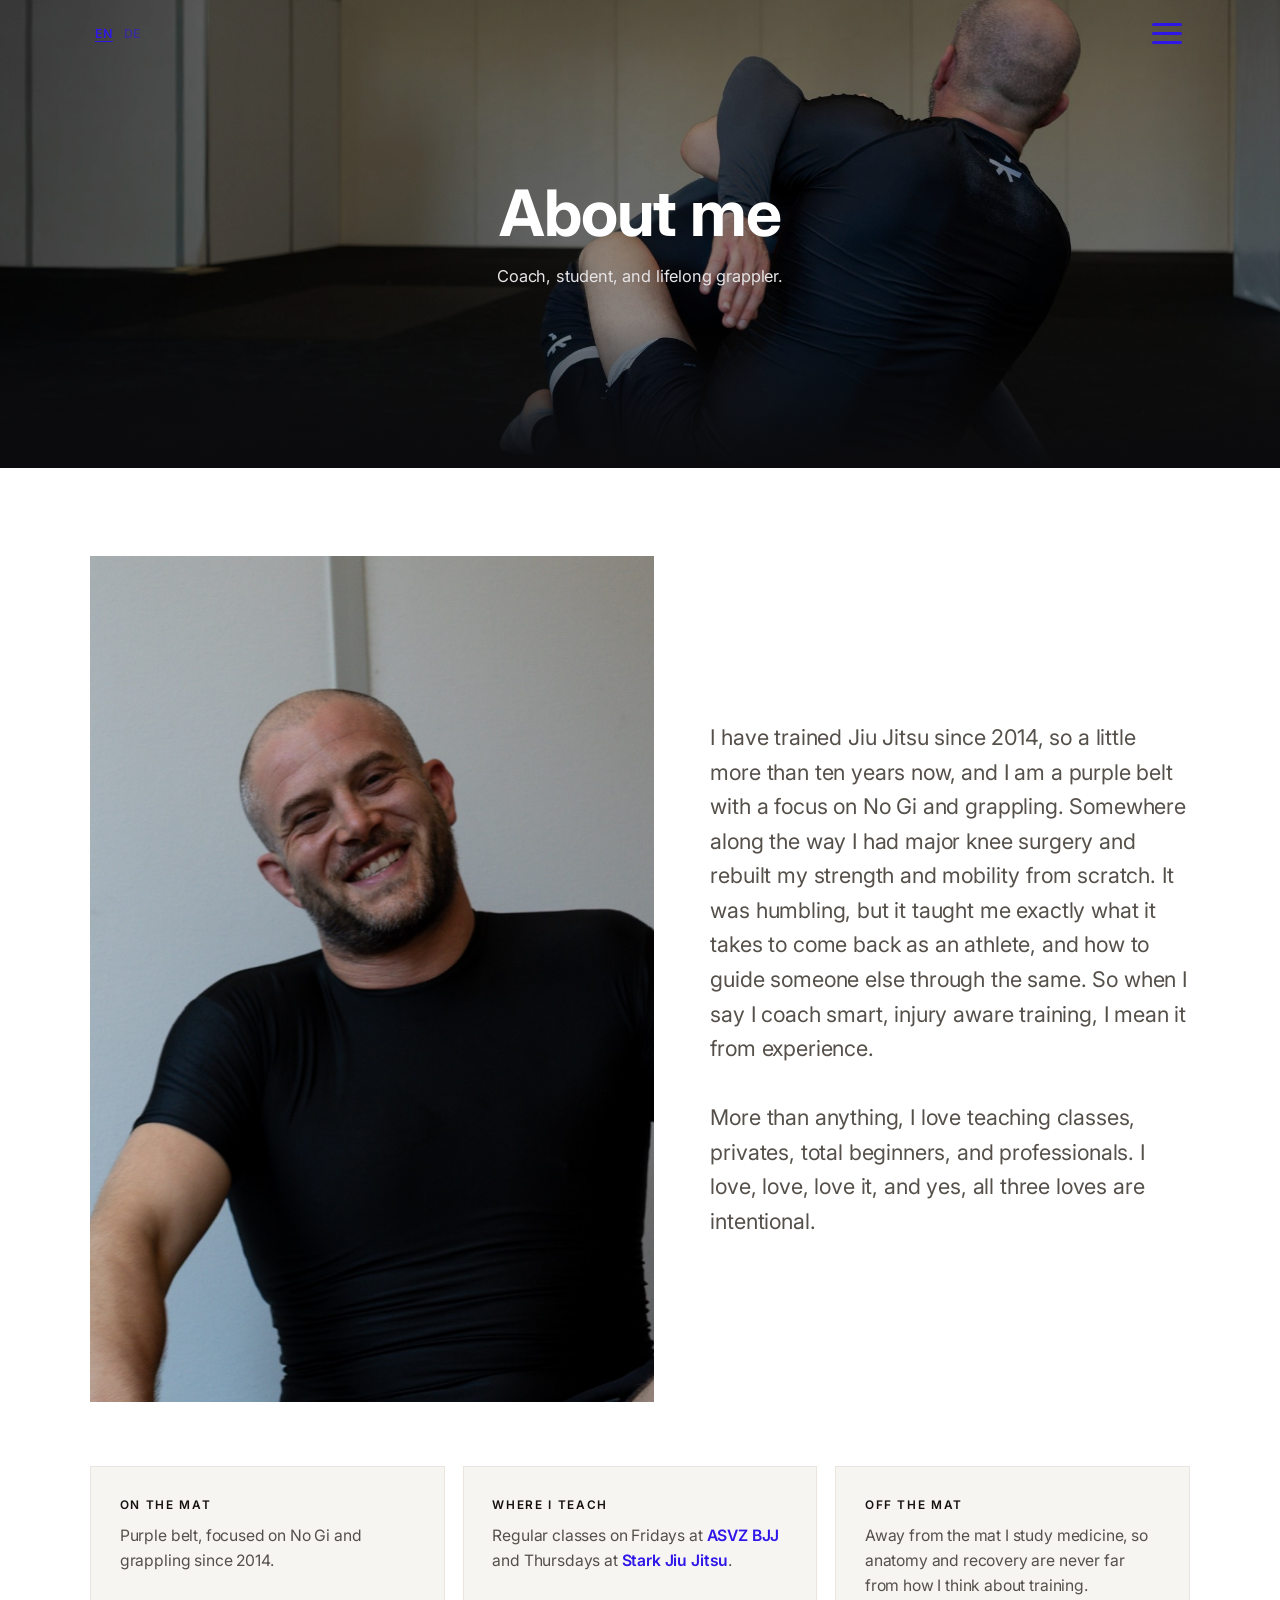
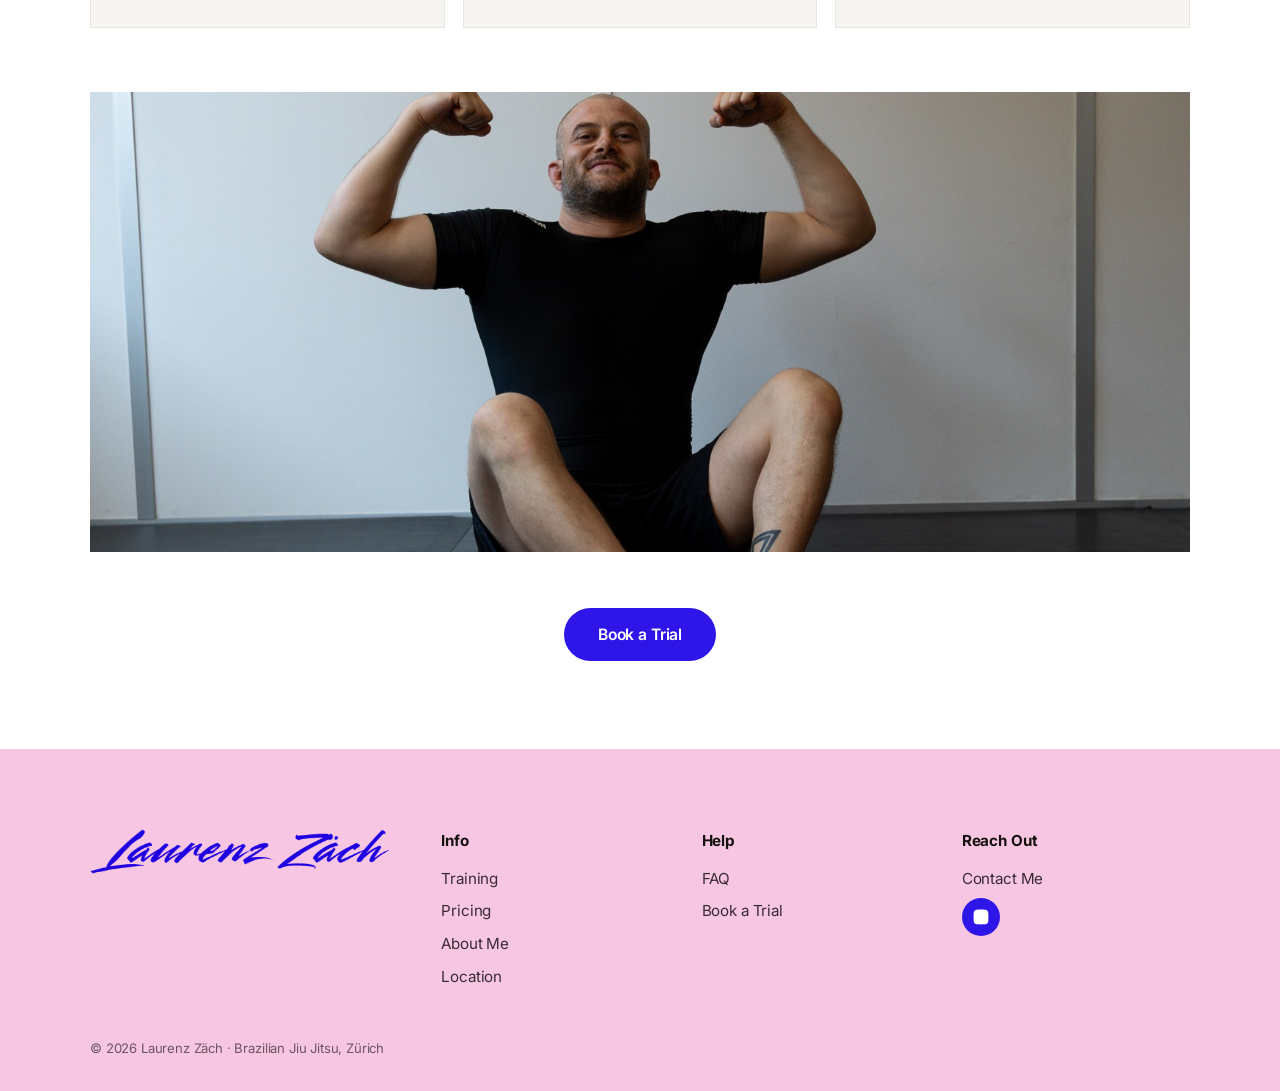
==== commit 0b5d902a: "about: link ASVZ schedule and Stark schedule in the teaching fact Split German entries keep the DE s" ====
--- a/about/index.html
+++ b/about/index.html
@@ -51,7 +51,7 @@
 
         <div class="about-facts">
           <div class="fact reveal"><div class="k">On the mat</div><p>Purple belt, focused on No Gi and grappling since 2014.</p></div>
-          <div class="fact reveal"><div class="k">Where I teach</div><p>Regular classes on Fridays at ASVZ BJJ and Thursdays at Stark Jiu Jitsu.</p></div>
+          <div class="fact reveal"><div class="k">Where I teach</div><p>Regular classes on Fridays at <a href="https://www.asvz.ch/426-sportfahrplan?f[0]=sport:161744&amp;f[1]=instructor:7273" target="_blank" rel="noopener">ASVZ BJJ</a> and Thursdays at <a href="https://www.starkjiujitsu.ch/schedule" target="_blank" rel="noopener">Stark Jiu Jitsu</a>.</p></div>
           <div class="fact reveal"><div class="k">Off the mat</div><p>Away from the mat I study medicine, so anatomy and recovery are never far from how I think about training.</p></div>
         </div>
 
--- a/styles.css
+++ b/styles.css
@@ -260,6 +260,7 @@
 .fact { background: #f6f5f2; border: 1px solid #eae6df; border-radius: var(--radius); padding: clamp(1.3rem,3vw,1.8rem); }
 .fact .k { font-size: 0.74rem; letter-spacing: 0.14em; text-transform: uppercase; color: var(--accent); font-weight: 600; margin-bottom: 0.5rem; }
 .fact p { color: var(--ink-2); font-size: 0.98rem; }
+.fact a { color: var(--blue); font-weight: 600; }
 .about-photo { margin-top: clamp(2.5rem,6vw,4rem); }
 .about-photo img { width: 100%; height: clamp(260px,42vw,460px); object-fit: cover; object-position: center 30%; border-radius: var(--radius); display: block; }
 @media (max-width: 820px) { .about-intro { grid-template-columns: 1fr; } .about-facts { grid-template-columns: 1fr; } }
@@ -270,12 +271,12 @@
 .map-wrap iframe { display: block; width: 100%; height: clamp(320px, 52vh, 520px); border: 0; }
 .loc-meta { margin-top: 1.4rem; color: var(--ink-2); }
 .loc-meta a { color: var(--blue); font-weight: 600; }
-.loc-duo { display: grid; grid-template-columns: 0.8fr 1.2fr; gap: 1.1rem; margin-top: clamp(1.5rem,4vw,2.5rem); }
-.loc-duo figure { margin: 0; }
-.loc-duo img { width: 100%; height: clamp(320px, 44vw, 480px); object-fit: cover; object-position: center 32%; border-radius: var(--radius); display: block; }
+.loc-duo { display: grid; grid-template-columns: 1fr 2.2fr; gap: 1.1rem; margin-top: clamp(1.5rem,4vw,2.5rem); }
+.loc-duo figure { margin: 0; border: 1px solid var(--line); border-radius: var(--radius); overflow: hidden; }
+.loc-duo img { width: 100%; height: clamp(280px, 27vw, 360px); object-fit: cover; object-position: center 32%; display: block; }
 .loc-duo .map-wrap { margin-top: 0; }
-.loc-duo .map-wrap iframe { height: clamp(320px, 44vw, 480px); }
-@media (max-width: 820px) { .loc-duo { grid-template-columns: 1fr; } .loc-duo img { height: clamp(240px,60vw,360px); } .loc-duo .map-wrap iframe { height: clamp(280px,60vw,380px); } }
+.loc-duo .map-wrap iframe { height: clamp(280px, 27vw, 360px); }
+@media (max-width: 820px) { .loc-duo { grid-template-columns: 1fr; } .loc-duo img { height: clamp(200px,45vw,280px); } .loc-duo .map-wrap iframe { height: clamp(280px,60vw,380px); } }
 
 /* home closing CTA band */
 .closing { background: var(--black); color: #fff; text-align: center; padding: clamp(3.5rem,8vw,6rem) 0; }
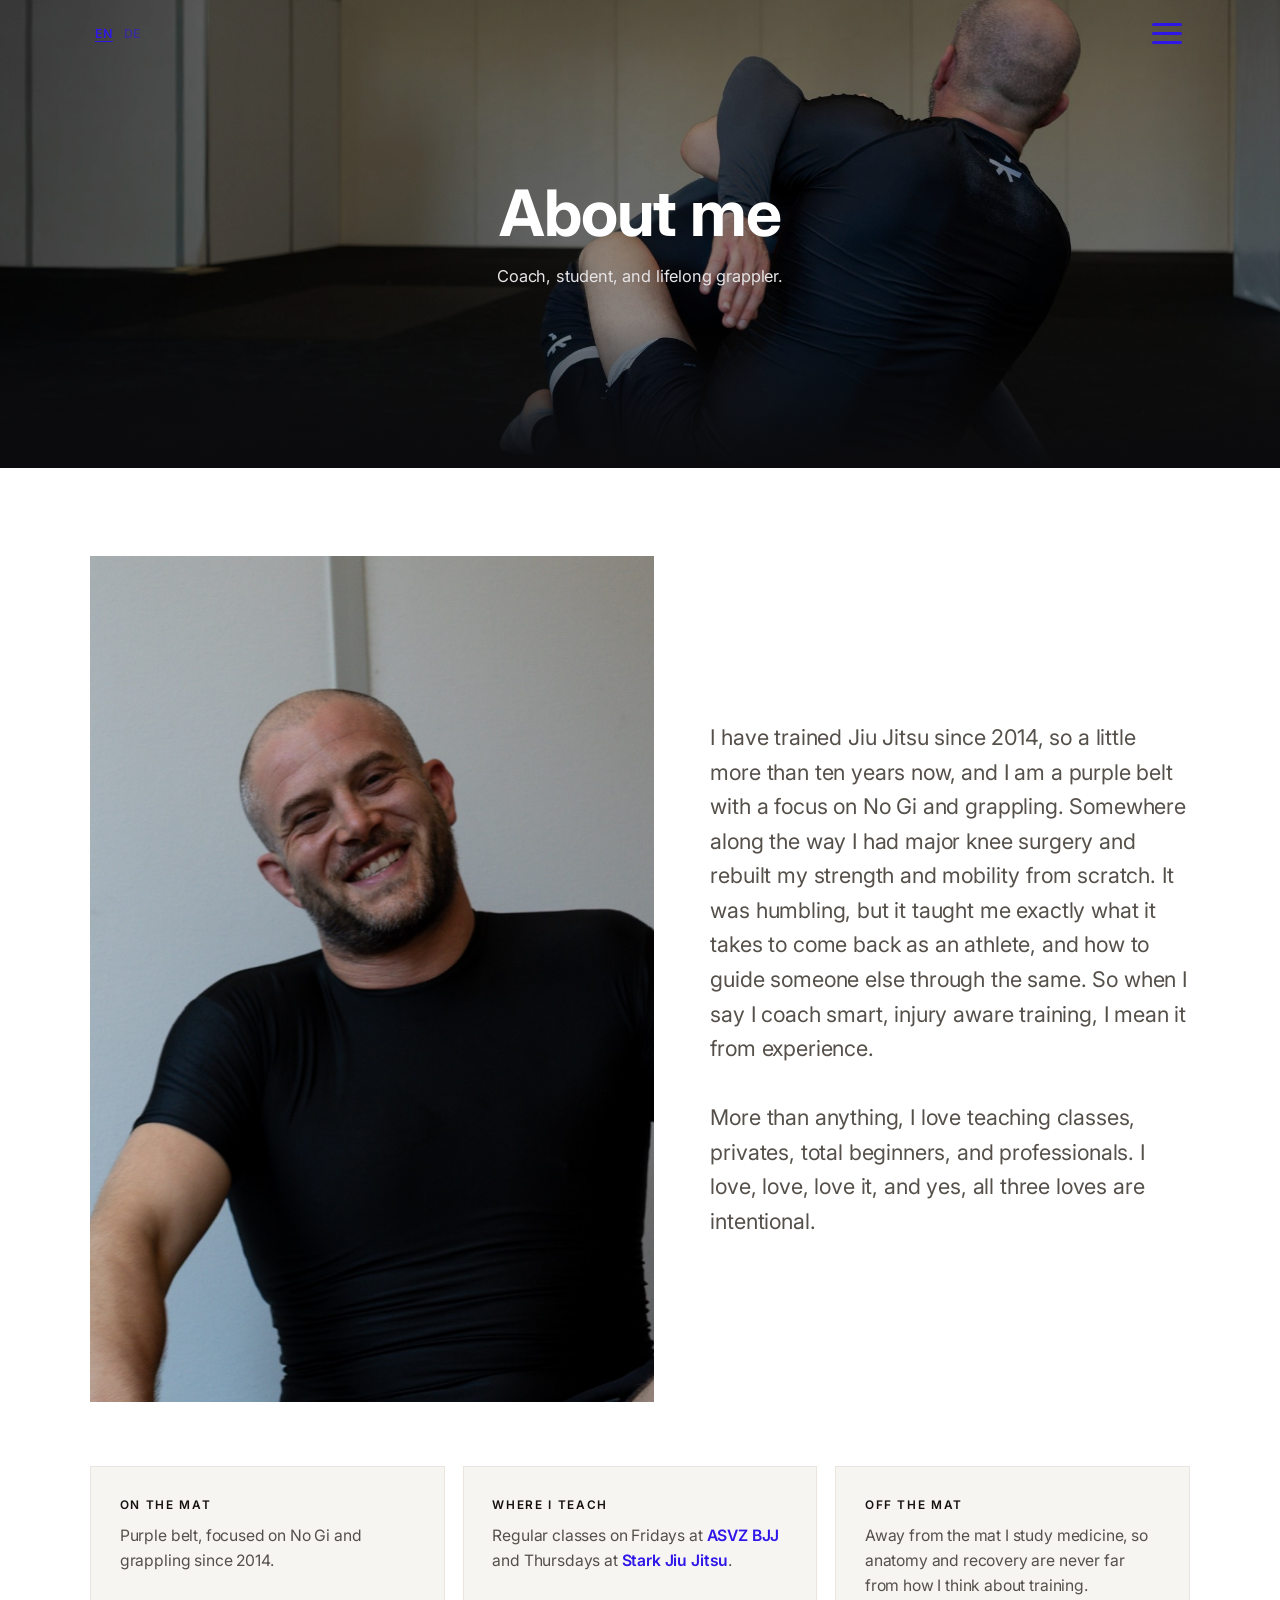
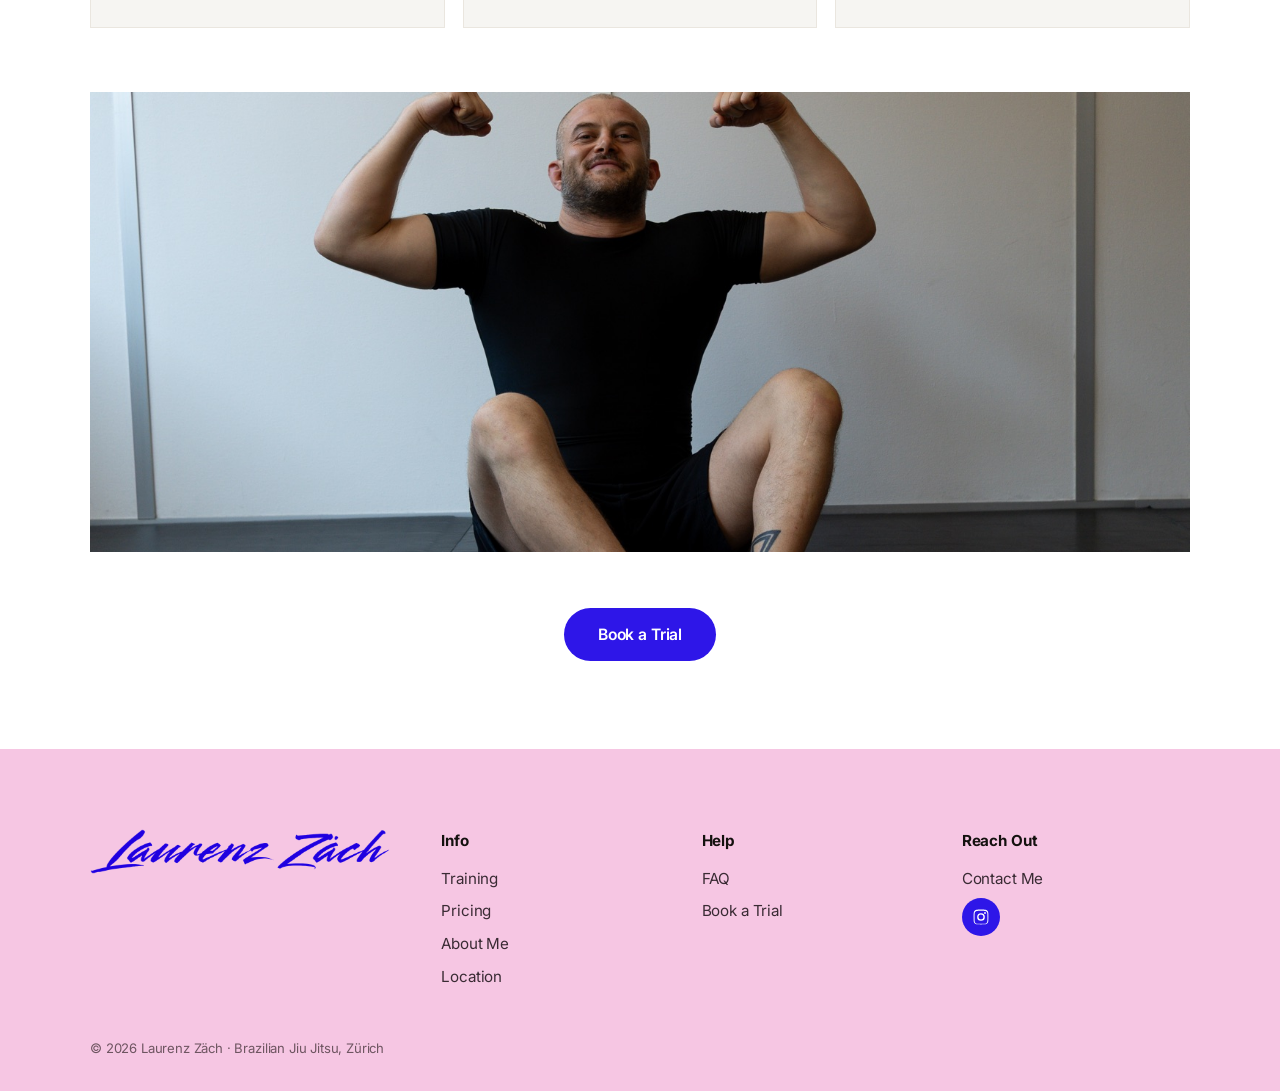
==== commit 9e349927: "footer: fix truncated Instagram glyph on about/book/contact/faq/location Those pages carried only th" ====
--- a/about/index.html
+++ b/about/index.html
@@ -92,7 +92,7 @@
         </ul>
         <div class="socials">
           <a href="https://www.instagram.com/laurenzzaech" target="_blank" rel="noopener" aria-label="Instagram">
-            <svg viewBox="0 0 24 24" xmlns="http://www.w3.org/2000/svg"><path d="M12 2.16c3.2 0 3.58.01 4.85.07 1.17.05 1.8.25 2.23.41.56.22.96.48 1.38.9.42.42.68.82.9 1.38.16.42.36 1.06.41 2.23.06 1.27.07 1.65.07 4.85s-.01 3.58-.07 4.85c-.05 1.17-.25 1.8-.41 2.23-.22.56-.48.96-.9 1.38-.42.42-.82.68-1.38.9-.42.16-1.06.36-2.23.41-1.27.06-1.65.07-4.85.07s-3.58-.01-4.85-.07c-1.17-.05-1.8-.25-2.23-.41a3.7 3.7 0 0 1-1.38-.9 3.7 3.7 0 0 1-.9-1.38c-.16-.42-.36-1.06-.41-2.23C2.17 15.58 2.16 15.2 2.16 12s.01-3.58.07-4.85c.05-1.17.25-1.8.41-2.23.22-.56.48-.96.9-1.38.42-.42.82-.68 1.38-.9.42-.16 1.06-.36 2.23-.41C8.42 2.17 8.8 2.16 12 2.16z"/></svg>
+            <svg viewBox="0 0 24 24" xmlns="http://www.w3.org/2000/svg"><path d="M12 2.16c3.2 0 3.58.01 4.85.07 1.17.05 1.8.25 2.23.41.56.22.96.48 1.38.9.42.42.68.82.9 1.38.16.42.36 1.06.41 2.23.06 1.27.07 1.65.07 4.85s-.01 3.58-.07 4.85c-.05 1.17-.25 1.8-.41 2.23-.22.56-.48.96-.9 1.38-.42.42-.82.68-1.38.9-.42.16-1.06.36-2.23.41-1.27.06-1.65.07-4.85.07s-3.58-.01-4.85-.07c-1.17-.05-1.8-.25-2.23-.41a3.7 3.7 0 0 1-1.38-.9 3.7 3.7 0 0 1-.9-1.38c-.16-.42-.36-1.06-.41-2.23C2.17 15.58 2.16 15.2 2.16 12s.01-3.58.07-4.85c.05-1.17.25-1.8.41-2.23.22-.56.48-.96.9-1.38.42-.42.82-.68 1.38-.9.42-.16 1.06-.36 2.23-.41C8.42 2.17 8.8 2.16 12 2.16zm0 1.62c-3.15 0-3.5.01-4.74.07-.9.04-1.38.19-1.7.32-.43.16-.74.36-1.06.68-.32.32-.52.63-.68 1.06-.13.32-.28.8-.32 1.7-.06 1.24-.07 1.59-.07 4.74s.01 3.5.07 4.74c.04.9.19 1.38.32 1.7.16.43.36.74.68 1.06.32.32.63.52 1.06.68.32.13.8.28 1.7.32 1.24.06 1.59.07 4.74.07s3.5-.01 4.74-.07c.9-.04 1.38-.19 1.7-.32.43-.16.74-.36 1.06-.68.32-.32.52-.63.68-1.06.13-.32.28-.8.32-1.7.06-1.24.07-1.59.07-4.74s-.01-3.5-.07-4.74c-.04-.9-.19-1.38-.32-1.7a2.85 2.85 0 0 0-.68-1.06 2.85 2.85 0 0 0-1.06-.68c-.32-.13-.8-.28-1.7-.32-1.24-.06-1.59-.07-4.74-.07zM12 6.87a5.13 5.13 0 1 0 0 10.26 5.13 5.13 0 0 0 0-10.26zm0 8.46a3.33 3.33 0 1 1 0-6.66 3.33 3.33 0 0 1 0 6.66zm6.54-8.66a1.2 1.2 0 1 1-2.4 0 1.2 1.2 0 0 1 2.4 0z"/></svg>
           </a>
         </div>
       </div>
